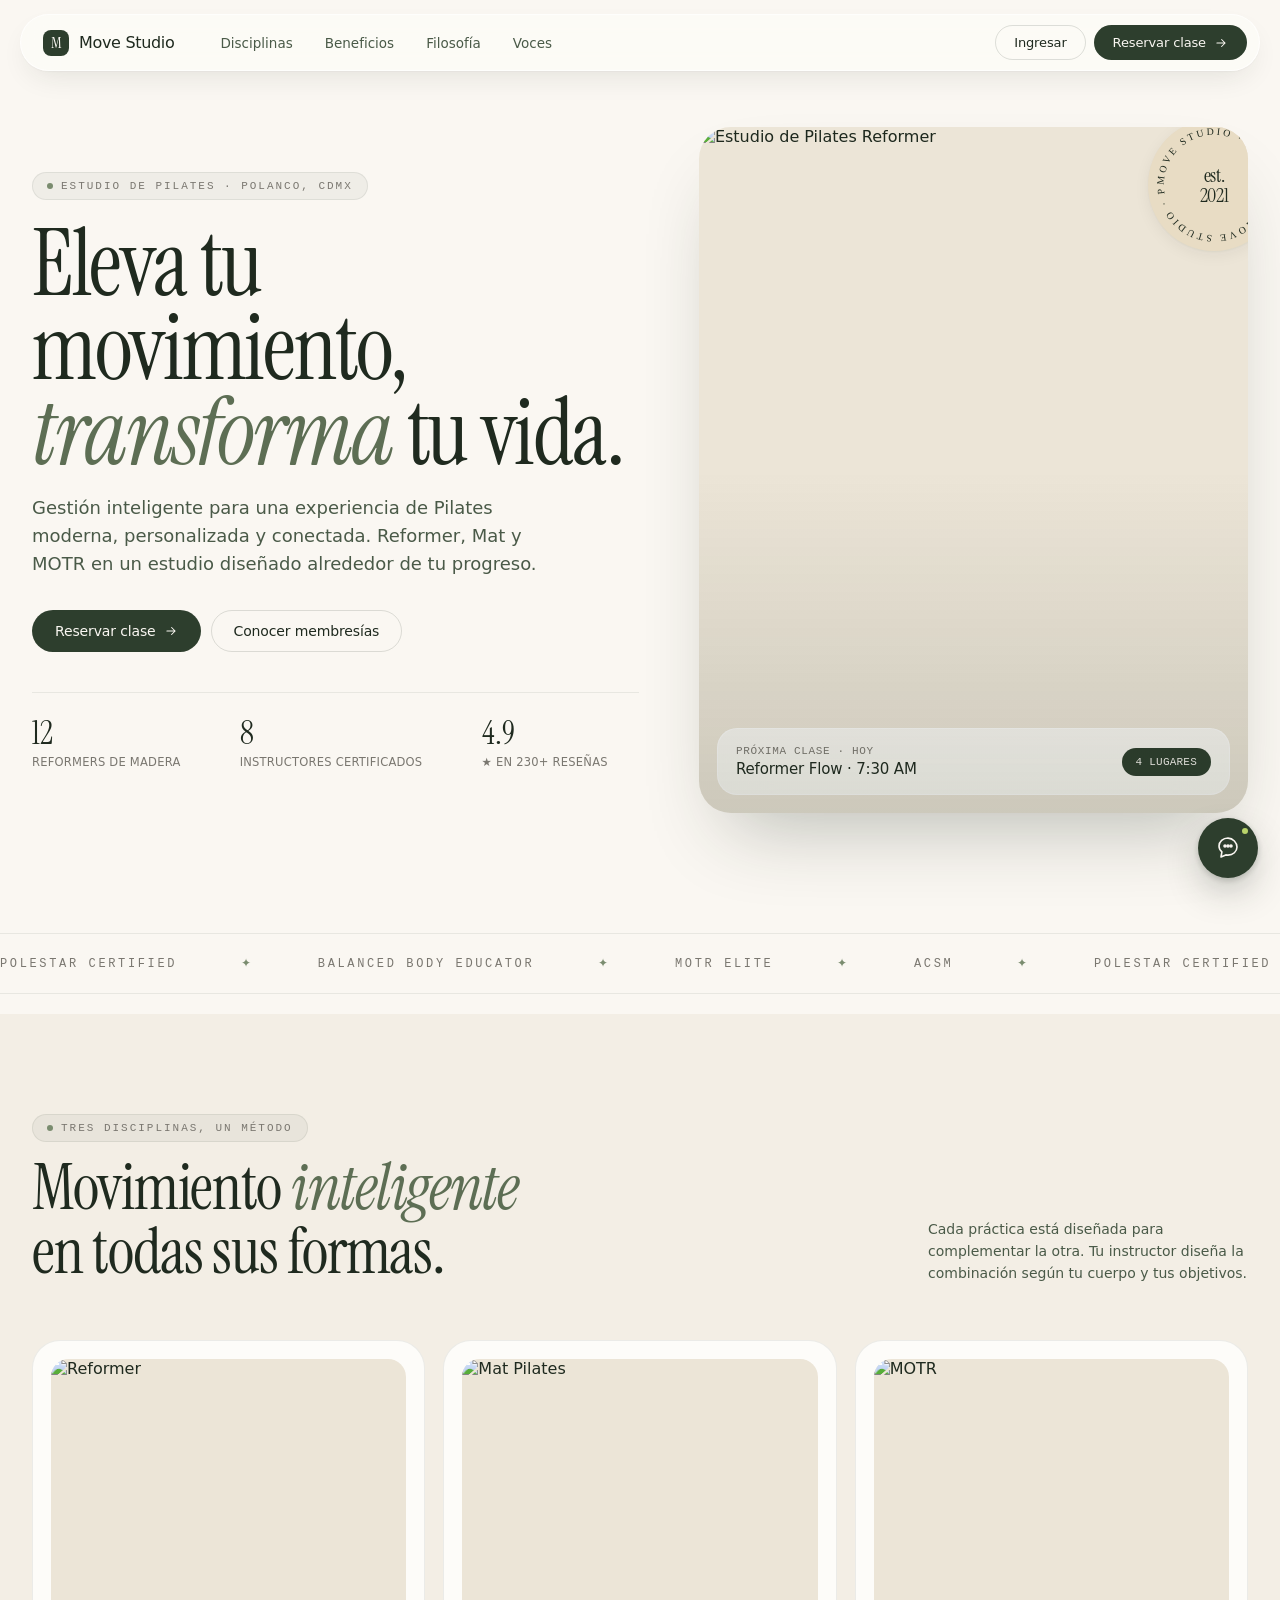
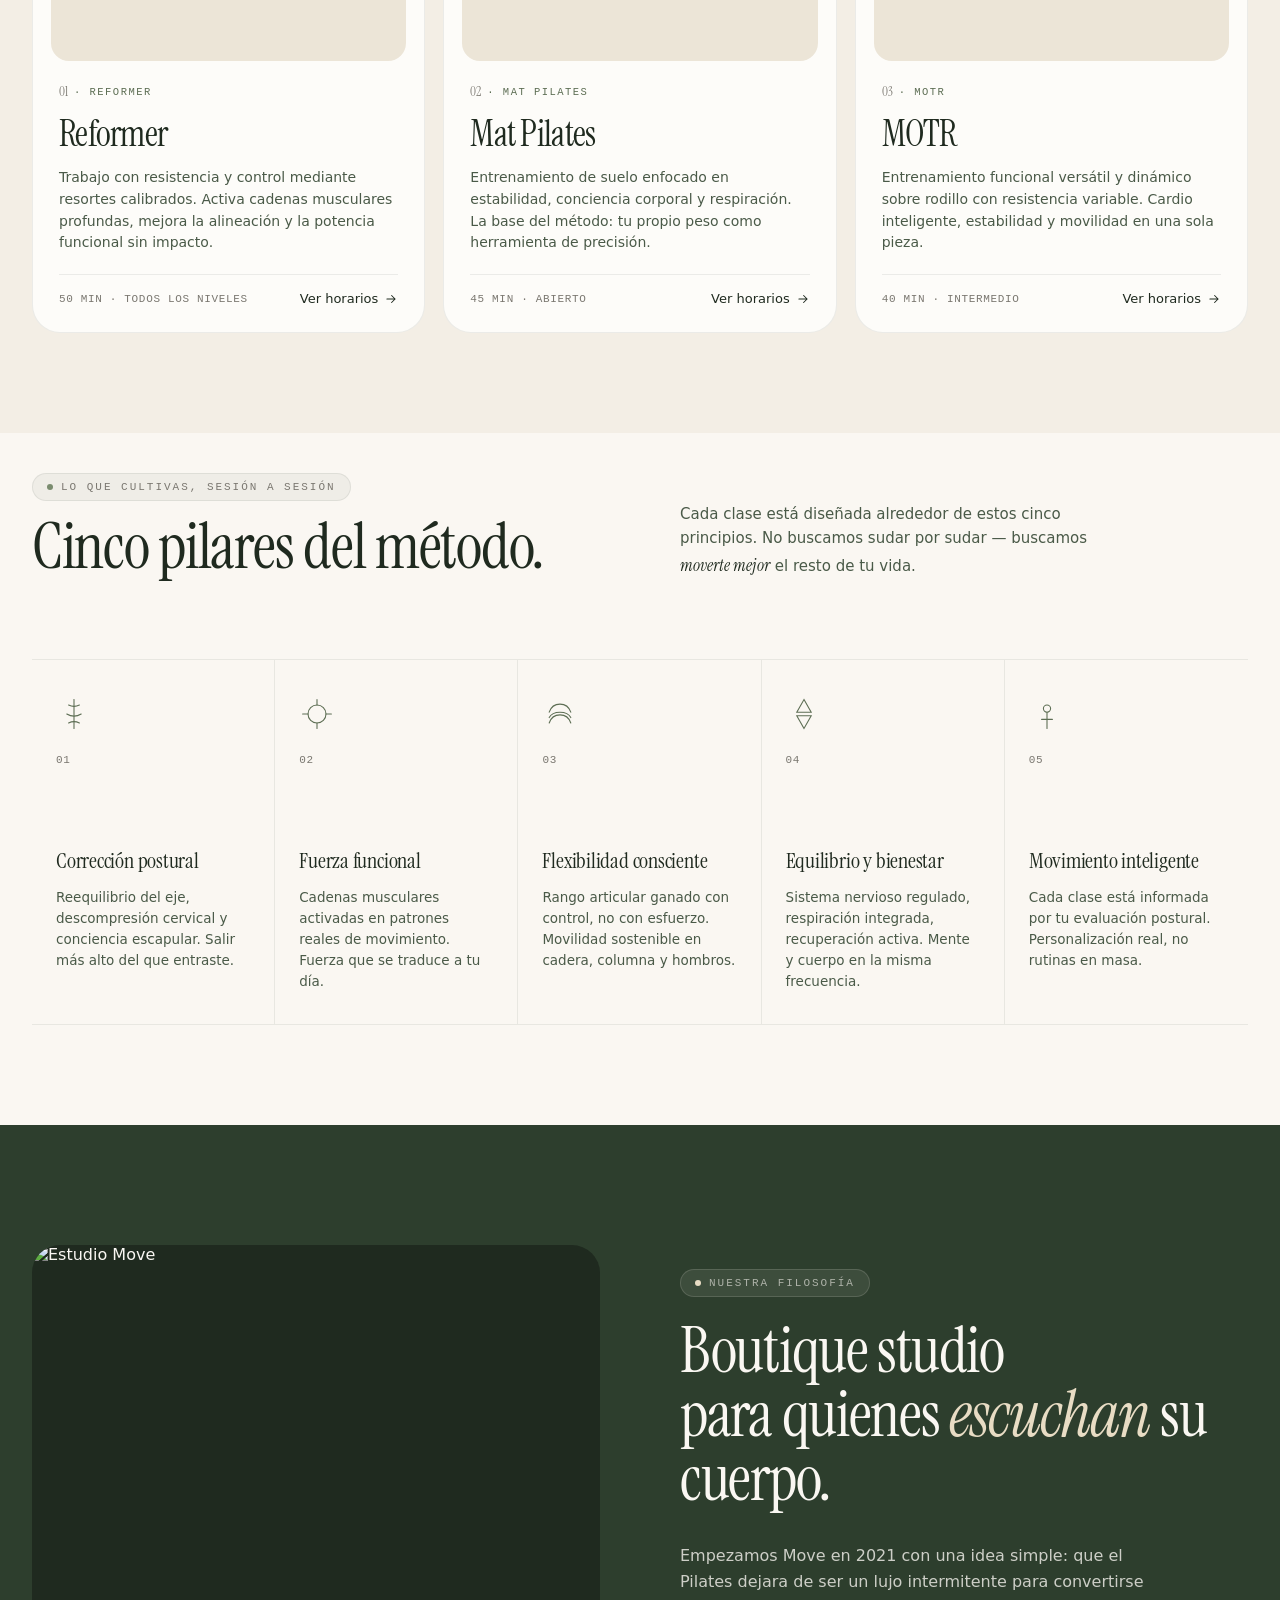
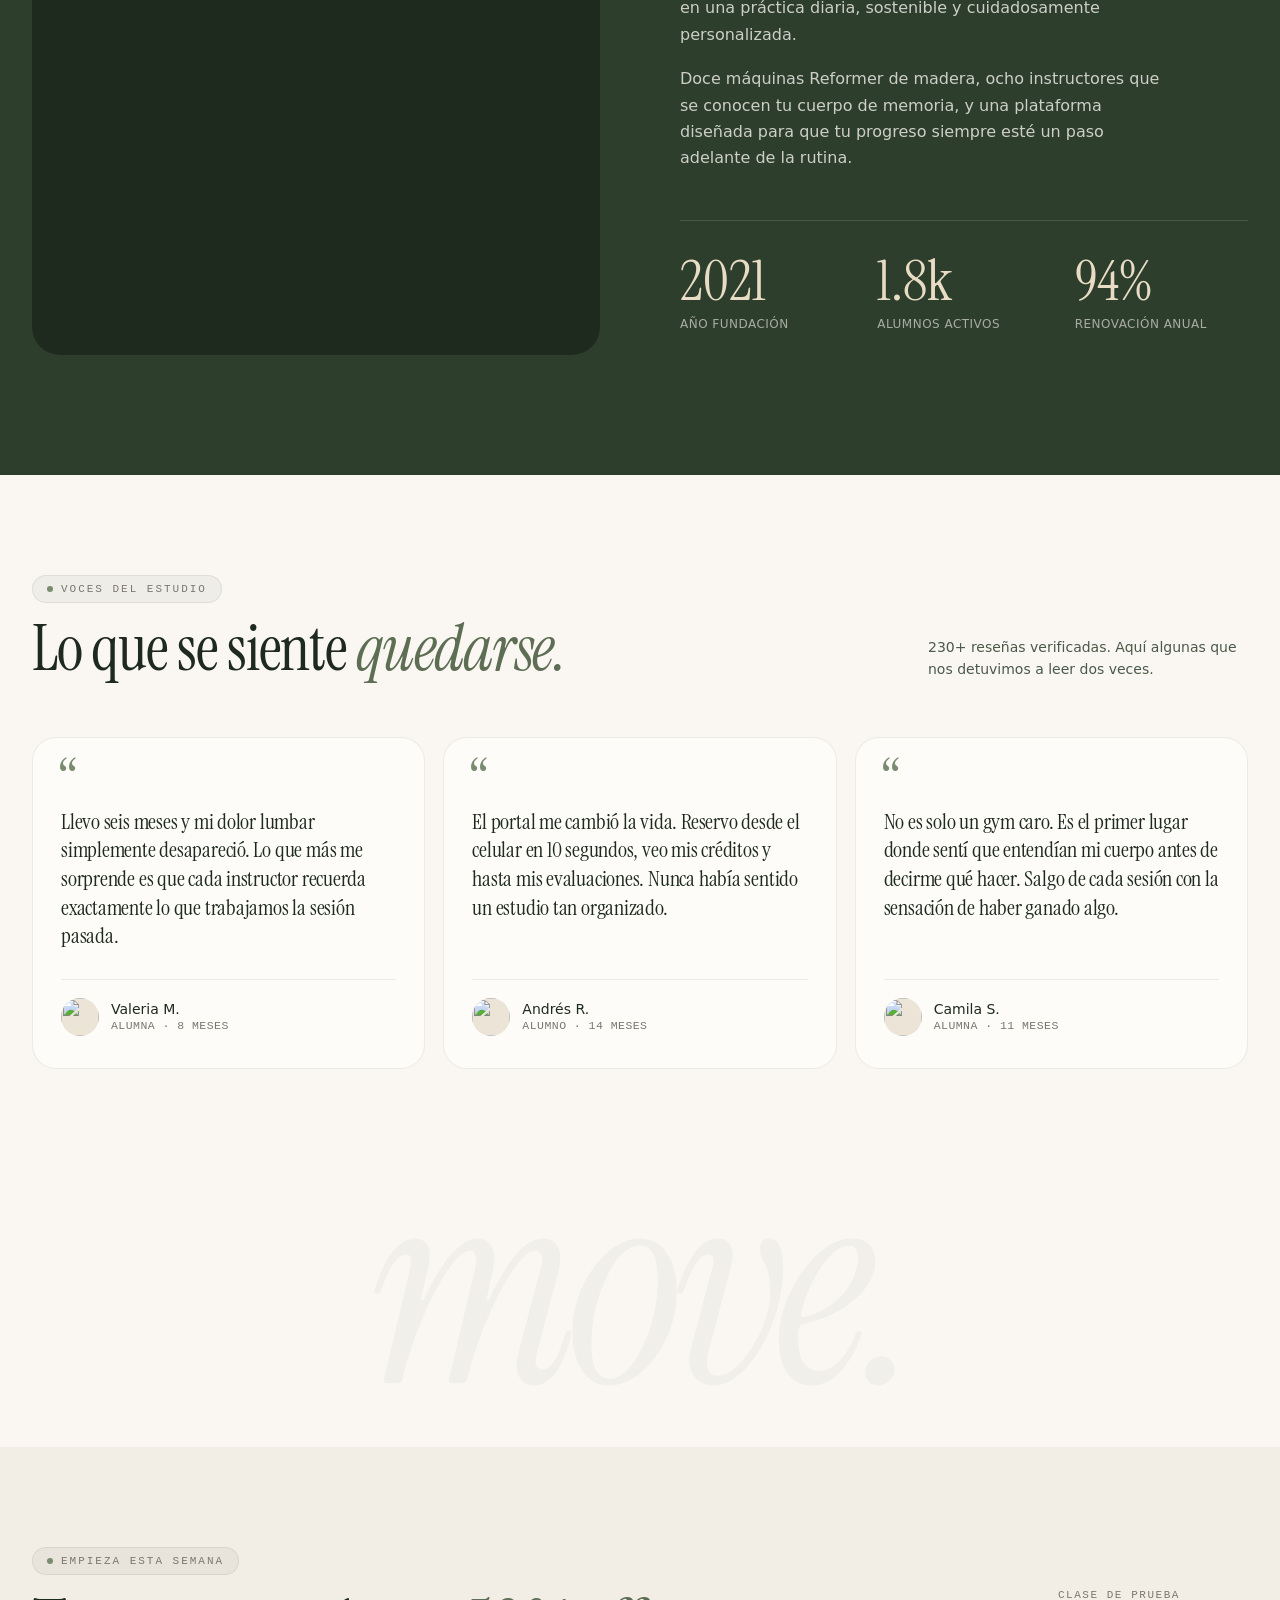
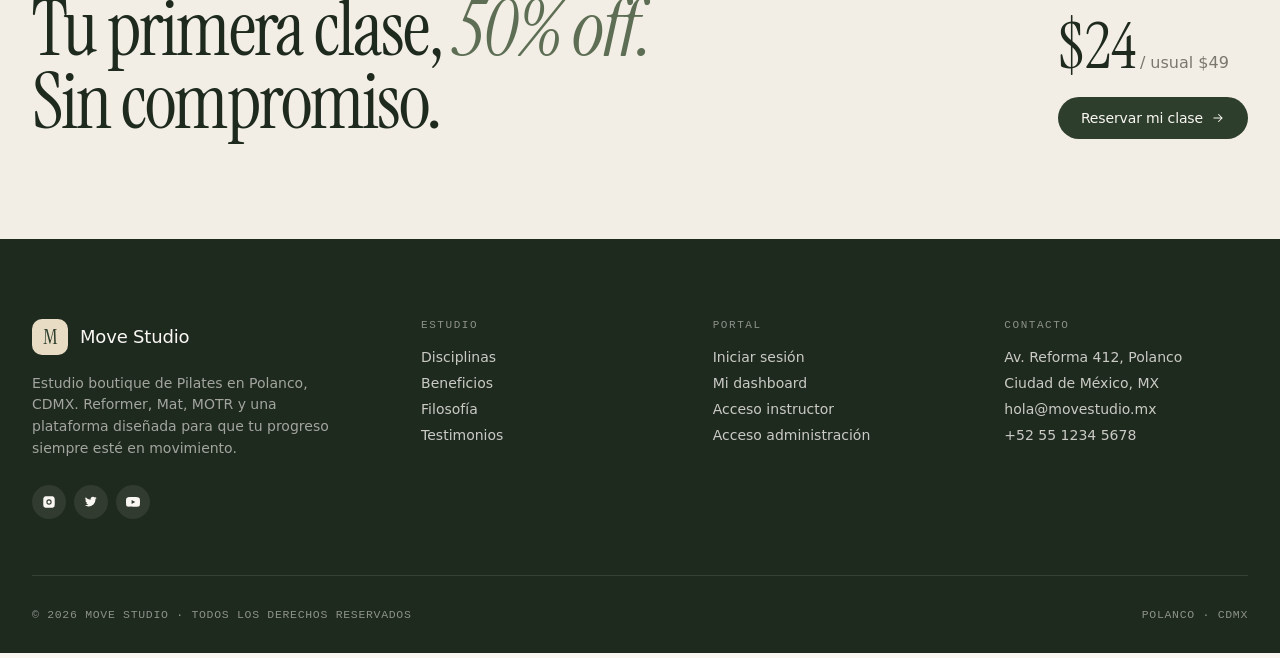
==== index.html @ 9c562396 "Add files via upload" ====
<!doctype html>
<html lang="es">
<head>
<meta charset="utf-8"/>
<meta name="viewport" content="width=device-width,initial-scale=1"/>
<title>Move Studio — Estudio de Pilates</title>
<link rel="stylesheet" href="tokens.css"/>
<style>
  /* ── Layout primitives ─────────────────────────────────── */
  body { background: var(--bg); color: var(--ink); overflow-x: hidden; }
  .wrap { max-width: 1320px; margin: 0 auto; padding: 0 32px; }
  @media (max-width: 720px) { .wrap { padding: 0 20px; } }

  /* ── Top nav ───────────────────────────────────────────── */
  .nav-wrap {
    position: sticky; top: 14px; z-index: 100;
    padding: 0 20px;
  }
  .nav {
    max-width: 1280px; margin: 0 auto;
    display: flex; align-items: center; gap: 24px;
    padding: 10px 12px 10px 22px;
    border-radius: 999px;
    background: rgba(253, 252, 249, 0.72);
    backdrop-filter: blur(22px) saturate(160%);
    -webkit-backdrop-filter: blur(22px) saturate(160%);
    border: 1px solid rgba(255,255,255,0.7);
    box-shadow: 0 12px 30px -10px rgba(31,42,31,0.12), 0 1px 2px rgba(31,42,31,0.04);
  }
  .brand { display: flex; align-items: center; gap: 10px; font-size: 16px; font-weight: 500; letter-spacing: -0.02em; color: var(--ink); text-decoration: none; }
  .brand-mark {
    width: 26px; height: 26px; border-radius: 8px;
    background: var(--ink-2); color: var(--bg);
    display: flex; align-items: center; justify-content: center;
    font-family: var(--font-serif); font-size: 16px; line-height: 1;
  }
  .nav-links { display: flex; gap: 4px; margin-left: 8px; }
  .nav-links a { color: var(--ink-soft); text-decoration: none; font-size: 13.5px; padding: 8px 14px; border-radius: 999px; transition: background .15s ease, color .15s ease; }
  .nav-links a:hover { background: rgba(45,62,45,0.06); color: var(--ink); }
  .nav-actions { margin-left: auto; display: flex; align-items: center; gap: 8px; }
  .nav-actions .btn { padding: 9px 18px; font-size: 13px; }
  @media (max-width: 920px) { .nav-links { display: none; } }

  /* ── Hero ──────────────────────────────────────────────── */
  .hero { position: relative; padding: 70px 0 40px; }
  .hero-grid {
    display: grid; grid-template-columns: 1.05fr 0.95fr; gap: 60px;
    align-items: center;
  }
  @media (max-width: 1024px) { .hero-grid { grid-template-columns: 1fr; gap: 40px; } }

  .eyebrow {
    display: inline-flex; align-items: center; gap: 8px;
    font-family: var(--font-mono); font-size: 11px; letter-spacing: 0.18em;
    color: var(--muted); text-transform: uppercase; font-weight: 500;
    padding: 7px 14px; border-radius: 999px;
    background: rgba(45,62,45,0.05); border: 1px solid var(--line);
  }
  .eyebrow .pip { width: 6px; height: 6px; border-radius: 999px; background: var(--sage); }

  h1.hero-title {
    font-family: var(--font-serif); font-weight: 400;
    font-size: clamp(48px, 7.2vw, 96px);
    line-height: 0.92; letter-spacing: -0.025em;
    margin: 22px 0 18px;
    color: var(--ink);
    text-wrap: balance;
  }
  h1.hero-title em {
    font-style: italic; color: var(--sage-dark);
  }
  .hero-sub {
    font-size: clamp(15px, 1.5vw, 18px); line-height: 1.55;
    color: var(--ink-soft); max-width: 520px;
    margin: 0 0 32px;
    text-wrap: pretty;
  }
  .hero-ctas { display: flex; gap: 10px; flex-wrap: wrap; }
  .btn-primary svg, .btn-ghost svg { width: 14px; height: 14px; }

  .hero-meta {
    margin-top: 40px;
    display: grid; grid-template-columns: repeat(3, auto); gap: 28px;
    border-top: 1px solid var(--line); padding-top: 24px;
  }
  .hero-meta .stat .n { font-family: var(--font-serif); font-size: 32px; line-height: 1; color: var(--ink); }
  .hero-meta .stat .l { font-size: 11.5px; color: var(--muted); margin-top: 6px; letter-spacing: 0.02em; }

  /* Hero image collage */
  .hero-art {
    position: relative;
    aspect-ratio: 4 / 5;
    border-radius: 32px;
    overflow: hidden;
    background: var(--bg-3);
    box-shadow: 0 40px 80px -30px rgba(31,42,31,0.3);
  }
  .hero-art img {
    width: 100%; height: 100%; object-fit: cover;
    filter: saturate(0.95) contrast(1.02);
  }
  .hero-art::after {
    content: '';
    position: absolute; inset: 0;
    background: linear-gradient(180deg, transparent 50%, rgba(31,42,31,0.15) 100%);
    pointer-events: none;
  }
  .hero-card {
    position: absolute; left: 18px; right: 18px; bottom: 18px;
    padding: 16px 18px;
    border-radius: 20px;
    background: rgba(253, 252, 249, 0.82);
    backdrop-filter: blur(24px) saturate(160%);
    -webkit-backdrop-filter: blur(24px) saturate(160%);
    border: 1px solid rgba(255,255,255,0.6);
    display: flex; align-items: center; gap: 14px;
  }
  .hero-card .when {
    font-family: var(--font-mono); font-size: 11px; letter-spacing: 0.06em;
    color: var(--muted); text-transform: uppercase;
  }
  .hero-card .what { font-size: 15px; color: var(--ink); margin-top: 3px; letter-spacing: -0.01em; }
  .hero-card .spots {
    margin-left: auto;
    background: var(--ink-2); color: var(--bg);
    padding: 8px 14px; border-radius: 999px;
    font-family: var(--font-mono); font-size: 11px; letter-spacing: 0.02em;
  }
  .hero-floater {
    position: absolute;
    top: -8px; right: -32px;
    width: 132px; height: 132px;
    background: var(--cream); border-radius: 999px;
    display: flex; align-items: center; justify-content: center;
    font-family: var(--font-serif); font-size: 13px; color: var(--ink);
    text-align: center;
    box-shadow: var(--shadow);
    animation: rotateSlow 22s linear infinite;
  }
  .hero-floater svg { position: absolute; inset: 0; width: 100%; height: 100%; }
  @keyframes rotateSlow { to { transform: rotate(360deg); } }

  /* ── Marquee strip ─────────────────────────────────────── */
  .strip {
    margin: 80px 0 20px;
    border-top: 1px solid var(--line);
    border-bottom: 1px solid var(--line);
    overflow: hidden;
    background: var(--bg);
  }
  .strip-track {
    display: flex; gap: 64px;
    padding: 22px 0;
    animation: marquee 38s linear infinite;
    white-space: nowrap;
  }
  .strip-track span {
    font-family: var(--font-mono); font-size: 12px;
    letter-spacing: 0.22em; text-transform: uppercase;
    color: var(--muted); display: inline-flex; align-items: center; gap: 64px;
  }
  .strip-track span::after { content: '✦'; color: var(--sage); }
  @keyframes marquee {
    from { transform: translateX(0); }
    to   { transform: translateX(-50%); }
  }

  /* ── Section heading ──────────────────────────────────── */
  .sec { padding: 100px 0; position: relative; }
  .sec-head { display: flex; align-items: flex-end; justify-content: space-between; gap: 32px; margin-bottom: 56px; flex-wrap: wrap; }
  .sec-head .l { max-width: 640px; }
  .sec h2 {
    font-family: var(--font-serif); font-weight: 400;
    font-size: clamp(36px, 5vw, 64px); line-height: 1; letter-spacing: -0.02em;
    margin: 14px 0 0; color: var(--ink);
    text-wrap: balance;
  }
  .sec h2 em { font-style: italic; color: var(--sage-dark); }
  .sec-head .r { font-size: 14px; color: var(--ink-soft); max-width: 320px; line-height: 1.55; }

  /* ── Disciplinas ───────────────────────────────────────── */
  #disciplinas { background: var(--bg-2); }
  .disc-grid {
    display: grid; grid-template-columns: repeat(3, 1fr); gap: 18px;
  }
  @media (max-width: 940px) { .disc-grid { grid-template-columns: 1fr; } }

  .disc {
    background: var(--white);
    border-radius: 28px; padding: 18px;
    border: 1px solid var(--line);
    display: flex; flex-direction: column;
    transition: transform .3s ease, box-shadow .3s ease;
  }
  .disc:hover { transform: translateY(-4px); box-shadow: var(--shadow-lg); }
  .disc-img {
    aspect-ratio: 4 / 3.4; border-radius: 18px; overflow: hidden;
    background: var(--bg-3);
  }
  .disc-img img { width: 100%; height: 100%; object-fit: cover; transition: transform .8s ease; }
  .disc:hover .disc-img img { transform: scale(1.04); }
  .disc-body { padding: 22px 8px 8px; flex: 1; display: flex; flex-direction: column; }
  .disc-tag {
    display: inline-flex; align-items: center; gap: 6px;
    font-family: var(--font-mono); font-size: 10.5px; letter-spacing: 0.14em;
    text-transform: uppercase; color: var(--sage-dark);
  }
  .disc-tag .num { font-family: var(--font-serif); font-size: 13px; letter-spacing: 0; color: var(--muted); }
  .disc h3 {
    font-family: var(--font-serif); font-weight: 400;
    font-size: 36px; letter-spacing: -0.02em; margin: 10px 0 10px;
    color: var(--ink);
  }
  .disc p { font-size: 14px; line-height: 1.55; color: var(--ink-soft); margin: 0 0 20px; flex: 1; }
  .disc-meta { display: flex; align-items: center; justify-content: space-between; padding-top: 16px; border-top: 1px solid var(--line); }
  .disc-meta .level { font-family: var(--font-mono); font-size: 11px; letter-spacing: 0.06em; color: var(--muted); }
  .disc-meta a {
    display: inline-flex; align-items: center; gap: 6px;
    color: var(--ink); text-decoration: none; font-size: 13px; font-weight: 500;
  }
  .disc-meta a:hover { color: var(--sage-dark); }

  /* ── Beneficios ────────────────────────────────────────── */
  .ben-intro {
    display: grid; grid-template-columns: 1fr 1fr; gap: 80px;
    align-items: end; margin-bottom: 80px;
  }
  @media (max-width: 900px) { .ben-intro { grid-template-columns: 1fr; gap: 32px; } }

  .ben-grid {
    display: grid; grid-template-columns: repeat(5, 1fr);
    gap: 0;
    border-top: 1px solid var(--line);
    border-bottom: 1px solid var(--line);
  }
  @media (max-width: 1100px) { .ben-grid { grid-template-columns: repeat(2, 1fr); } }
  @media (max-width: 560px)  { .ben-grid { grid-template-columns: 1fr; } }

  .ben {
    padding: 36px 24px 32px;
    border-right: 1px solid var(--line);
    position: relative;
    transition: background .25s ease;
  }
  .ben:last-child { border-right: none; }
  .ben:hover { background: var(--bg-2); }
  @media (max-width: 1100px) { .ben:nth-child(2n) { border-right: none; } .ben { border-bottom: 1px solid var(--line); } .ben:nth-last-child(-n+2) { border-bottom: none; } }
  .ben .num {
    font-family: var(--font-mono); font-size: 11px; color: var(--muted); letter-spacing: 0.06em; margin-bottom: 80px;
  }
  .ben h4 {
    font-family: var(--font-serif); font-weight: 400;
    font-size: 22px; letter-spacing: -0.01em; margin: 0 0 12px; color: var(--ink);
  }
  .ben p { font-size: 13.5px; line-height: 1.55; color: var(--ink-soft); margin: 0; }
  .ben-icon {
    width: 36px; height: 36px; margin-bottom: 18px;
    color: var(--sage-dark);
  }

  /* ── Filosofía ─────────────────────────────────────────── */
  #filosofia { background: var(--ink-2); color: var(--bg); padding: 120px 0; position: relative; }
  #filosofia .sec-head .r { color: rgba(250,247,242,0.7); }
  .filo-grid {
    display: grid; grid-template-columns: 1fr 1fr; gap: 80px; align-items: center;
  }
  @media (max-width: 980px) { .filo-grid { grid-template-columns: 1fr; gap: 40px; } }

  .filo-art {
    aspect-ratio: 4 / 5; border-radius: 28px; overflow: hidden;
    background: var(--ink);
  }
  .filo-art img { width: 100%; height: 100%; object-fit: cover; filter: saturate(0.9); }

  .filo-body h2 {
    font-family: var(--font-serif); font-weight: 400;
    font-size: clamp(36px, 5vw, 64px); line-height: 1; letter-spacing: -0.02em;
    margin: 0 0 32px; color: var(--bg); text-wrap: balance;
  }
  .filo-body h2 em { font-style: italic; color: var(--cream); }
  .filo-body p { font-size: 16px; line-height: 1.65; color: rgba(250,247,242,0.78); margin: 0 0 18px; max-width: 480px; }

  .filo-stats {
    margin-top: 48px;
    display: grid; grid-template-columns: repeat(3, 1fr); gap: 24px;
    border-top: 1px solid rgba(250,247,242,0.14); padding-top: 32px;
  }
  .filo-stats .stat .n {
    font-family: var(--font-serif); font-size: 56px; line-height: 1; color: var(--cream);
  }
  .filo-stats .stat .l { font-size: 12px; color: rgba(250,247,242,0.6); margin-top: 8px; letter-spacing: 0.04em; }

  /* ── Testimonios ───────────────────────────────────────── */
  .test-grid { display: grid; grid-template-columns: repeat(3, 1fr); gap: 18px; }
  @media (max-width: 900px) { .test-grid { grid-template-columns: 1fr; } }
  .test {
    padding: 32px 28px;
    background: var(--white);
    border: 1px solid var(--line);
    border-radius: 24px;
    display: flex; flex-direction: column;
  }
  .test .quote {
    font-family: var(--font-serif);
    font-size: 22px; line-height: 1.3; letter-spacing: -0.01em;
    color: var(--ink); flex: 1;
  }
  .test .quote::before { content: '“'; display: block; font-family: var(--font-serif); font-size: 60px; line-height: 0.5; color: var(--sage); margin-bottom: 8px; }
  .test .who { display: flex; align-items: center; gap: 12px; margin-top: 28px; padding-top: 18px; border-top: 1px solid var(--line); }
  .test .avatar { width: 38px; height: 38px; border-radius: 999px; background: var(--bg-3); overflow: hidden; }
  .test .avatar img { width: 100%; height: 100%; object-fit: cover; }
  .test .who-info .name { font-size: 14px; color: var(--ink); font-weight: 500; }
  .test .who-info .role { font-size: 11.5px; color: var(--muted); font-family: var(--font-mono); letter-spacing: 0.04em; margin-top: 2px; }

  /* ── CTA pre-footer ────────────────────────────────────── */
  .cta {
    margin: 0; padding: 100px 0;
    background: var(--bg-2);
    position: relative; overflow: hidden;
  }
  .cta-grid {
    display: grid; grid-template-columns: 1fr auto; gap: 40px; align-items: end;
  }
  @media (max-width: 800px) { .cta-grid { grid-template-columns: 1fr; align-items: flex-start; } }
  .cta h2 {
    font-family: var(--font-serif); font-weight: 400;
    font-size: clamp(40px, 6vw, 80px); line-height: 0.95; letter-spacing: -0.025em;
    margin: 0; color: var(--ink); text-wrap: balance;
  }
  .cta h2 em { font-style: italic; color: var(--sage-dark); }
  .cta-side .badge {
    font-family: var(--font-mono); font-size: 11px; letter-spacing: 0.14em;
    color: var(--muted); text-transform: uppercase; margin-bottom: 14px;
  }
  .cta-side .price {
    font-family: var(--font-serif); font-size: 64px; line-height: 1; color: var(--ink);
  }
  .cta-side .price small { font-size: 16px; font-family: var(--font-sans); color: var(--muted); margin-left: 4px; }

  /* ── Footer ────────────────────────────────────────────── */
  footer {
    background: var(--ink); color: var(--bg);
    padding: 80px 0 32px;
  }
  .foot-grid {
    display: grid; grid-template-columns: 1.4fr 1fr 1fr 1fr; gap: 48px;
    padding-bottom: 56px; border-bottom: 1px solid rgba(250,247,242,0.1);
  }
  @media (max-width: 900px) { .foot-grid { grid-template-columns: 1fr 1fr; } }
  .foot-grid h5 {
    font-family: var(--font-mono); font-size: 11px; letter-spacing: 0.14em;
    color: rgba(250,247,242,0.5); text-transform: uppercase; margin: 0 0 18px;
    font-weight: 500;
  }
  .foot-grid ul { list-style: none; padding: 0; margin: 0; display: flex; flex-direction: column; gap: 10px; }
  .foot-grid a, .foot-grid li { color: rgba(250,247,242,0.78); text-decoration: none; font-size: 14px; }
  .foot-grid a:hover { color: var(--bg); }
  .foot-brand { display: flex; flex-direction: column; gap: 18px; }
  .foot-brand .mark { display: flex; align-items: center; gap: 12px; }
  .foot-brand .mark-icon {
    width: 36px; height: 36px; border-radius: 10px;
    background: var(--cream); color: var(--ink-2);
    display: flex; align-items: center; justify-content: center;
    font-family: var(--font-serif); font-size: 22px; line-height: 1;
  }
  .foot-brand p { font-size: 14px; line-height: 1.55; color: rgba(250,247,242,0.6); max-width: 320px; margin: 0; }
  .foot-bottom {
    padding-top: 32px;
    display: flex; justify-content: space-between; align-items: center; gap: 16px;
    font-family: var(--font-mono); font-size: 11.5px; letter-spacing: 0.06em;
    color: rgba(250,247,242,0.5);
    flex-wrap: wrap;
  }

  /* Big brand glyph */
  .big-brand {
    font-family: var(--font-serif); font-style: italic;
    font-size: clamp(120px, 22vw, 280px); line-height: 0.85; letter-spacing: -0.04em;
    color: var(--ink-2); opacity: 0.04;
    text-align: center; padding: 0 0 40px;
  }

  /* Reveal-on-scroll */
  .reveal { opacity: 0; transform: translateY(18px); transition: opacity .8s ease, transform .8s ease; }
  .reveal.in { opacity: 1; transform: none; }
</style>
</head>
<body>

<!-- ── NAV ─────────────────────────────────────────────── -->
<div class="nav-wrap">
  <nav class="nav">
    <a href="/" class="brand">
      <span class="brand-mark">M</span>
      <span>Move Studio</span>
    </a>
    <div class="nav-links">
      <a href="#disciplinas">Disciplinas</a>
      <a href="#beneficios">Beneficios</a>
      <a href="#filosofia">Filosofía</a>
      <a href="#testimonios">Voces</a>
    </div>
    <div class="nav-actions">
      <a class="btn btn-ghost" href="login.html">Ingresar</a>
      <a class="btn btn-primary" href="login.html?reserva=1">
        Reservar clase
        <svg viewBox="0 0 24 24" fill="none" stroke="currentColor" stroke-width="1.8"><path d="M5 12h14M13 6l6 6-6 6" stroke-linecap="round" stroke-linejoin="round"/></svg>
      </a>
    </div>
  </nav>
</div>

<!-- ── HERO ────────────────────────────────────────────── -->
<section class="hero">
  <div class="wrap">
    <div class="hero-grid">
      <div class="hero-l">
        <div class="eyebrow"><span class="pip"></span> Estudio de Pilates · Polanco, CDMX</div>
        <h1 class="hero-title">Eleva tu movimiento, <em>transforma</em> tu vida.</h1>
        <p class="hero-sub">Gestión inteligente para una experiencia de Pilates moderna, personalizada y conectada. Reformer, Mat y MOTR en un estudio diseñado alrededor de tu progreso.</p>
        <div class="hero-ctas">
          <a class="btn btn-primary" href="login.html?reserva=1">
            Reservar clase
            <svg viewBox="0 0 24 24" fill="none" stroke="currentColor" stroke-width="1.8"><path d="M5 12h14M13 6l6 6-6 6" stroke-linecap="round" stroke-linejoin="round"/></svg>
          </a>
          <a class="btn btn-ghost" href="#disciplinas">Conocer membresías</a>
        </div>
        <div class="hero-meta">
          <div class="stat"><div class="n">12</div><div class="l">REFORMERS DE MADERA</div></div>
          <div class="stat"><div class="n">8</div><div class="l">INSTRUCTORES CERTIFICADOS</div></div>
          <div class="stat"><div class="n">4.9</div><div class="l">★ EN 230+ RESEÑAS</div></div>
        </div>
      </div>
      <div class="hero-r">
        <div class="hero-art">
          <img alt="Estudio de Pilates Reformer" src="https://images.unsplash.com/photo-1518611012118-696072aa579a?auto=format&fit=crop&w=1200&q=80"/>
          <div class="hero-card">
            <div>
              <div class="when">Próxima clase · Hoy</div>
              <div class="what">Reformer Flow · 7:30 AM</div>
            </div>
            <div class="spots">4 LUGARES</div>
          </div>
          <div class="hero-floater">
            <svg viewBox="0 0 100 100">
              <defs>
                <path id="circlePath" d="M 50,50 m -38,0 a 38,38 0 1,1 76,0 a 38,38 0 1,1 -76,0"/>
              </defs>
              <text font-family="Geist Mono" font-size="7.5" letter-spacing="2" fill="#1f2a1f">
                <textPath href="#circlePath">MOVE STUDIO · POLANCO · MOVE STUDIO · POLANCO · </textPath>
              </text>
            </svg>
            <div style="font-family:var(--font-serif);font-size:20px;line-height:1;letter-spacing:-0.02em">est.<br/>2021</div>
          </div>
        </div>
      </div>
    </div>
  </div>
</section>

<!-- ── Marquee strip ───────────────────────────────────── -->
<div class="strip">
  <div class="strip-track">
    <span>POLESTAR CERTIFIED</span>
    <span>BALANCED BODY EDUCATOR</span>
    <span>MOTR ELITE</span>
    <span>ACSM</span>
    <span>POLESTAR CERTIFIED</span>
    <span>BALANCED BODY EDUCATOR</span>
    <span>MOTR ELITE</span>
    <span>ACSM</span>
  </div>
</div>

<!-- ── DISCIPLINAS ─────────────────────────────────────── -->
<section class="sec" id="disciplinas">
  <div class="wrap">
    <div class="sec-head">
      <div class="l">
        <div class="eyebrow"><span class="pip"></span> Tres disciplinas, un método</div>
        <h2>Movimiento <em>inteligente</em> en todas sus formas.</h2>
      </div>
      <div class="r">Cada práctica está diseñada para complementar la otra. Tu instructor diseña la combinación según tu cuerpo y tus objetivos.</div>
    </div>

    <div class="disc-grid">
      <article class="disc">
        <div class="disc-img"><img alt="Reformer" src="https://images.unsplash.com/photo-1599447421416-3414de464fa8?auto=format&fit=crop&w=900&q=80"/></div>
        <div class="disc-body">
          <div class="disc-tag"><span class="num">01</span> · Reformer</div>
          <h3>Reformer</h3>
          <p>Trabajo con resistencia y control mediante resortes calibrados. Activa cadenas musculares profundas, mejora la alineación y la potencia funcional sin impacto.</p>
          <div class="disc-meta">
            <span class="level">50 MIN · TODOS LOS NIVELES</span>
            <a href="#">Ver horarios <svg width="14" height="14" viewBox="0 0 24 24" fill="none" stroke="currentColor" stroke-width="1.8"><path d="M5 12h14M13 6l6 6-6 6" stroke-linecap="round" stroke-linejoin="round"/></svg></a>
          </div>
        </div>
      </article>

      <article class="disc">
        <div class="disc-img"><img alt="Mat Pilates" src="https://images.unsplash.com/photo-1540206395-68808572332f?auto=format&fit=crop&w=900&q=80"/></div>
        <div class="disc-body">
          <div class="disc-tag"><span class="num">02</span> · Mat Pilates</div>
          <h3>Mat Pilates</h3>
          <p>Entrenamiento de suelo enfocado en estabilidad, conciencia corporal y respiración. La base del método: tu propio peso como herramienta de precisión.</p>
          <div class="disc-meta">
            <span class="level">45 MIN · ABIERTO</span>
            <a href="#">Ver horarios <svg width="14" height="14" viewBox="0 0 24 24" fill="none" stroke="currentColor" stroke-width="1.8"><path d="M5 12h14M13 6l6 6-6 6" stroke-linecap="round" stroke-linejoin="round"/></svg></a>
          </div>
        </div>
      </article>

      <article class="disc">
        <div class="disc-img"><img alt="MOTR" src="https://images.unsplash.com/photo-1571019613454-1cb2f99b2d8b?auto=format&fit=crop&w=900&q=80"/></div>
        <div class="disc-body">
          <div class="disc-tag"><span class="num">03</span> · MOTR</div>
          <h3>MOTR</h3>
          <p>Entrenamiento funcional versátil y dinámico sobre rodillo con resistencia variable. Cardio inteligente, estabilidad y movilidad en una sola pieza.</p>
          <div class="disc-meta">
            <span class="level">40 MIN · INTERMEDIO</span>
            <a href="#">Ver horarios <svg width="14" height="14" viewBox="0 0 24 24" fill="none" stroke="currentColor" stroke-width="1.8"><path d="M5 12h14M13 6l6 6-6 6" stroke-linecap="round" stroke-linejoin="round"/></svg></a>
          </div>
        </div>
      </article>
    </div>
  </div>
</section>

<!-- ── BENEFICIOS ──────────────────────────────────────── -->
<section class="sec" id="beneficios" style="padding-top: 40px;">
  <div class="wrap">
    <div class="ben-intro">
      <div>
        <div class="eyebrow"><span class="pip"></span> Lo que cultivas, sesión a sesión</div>
        <h2 style="margin-top:14px;">Cinco pilares del método.</h2>
      </div>
      <div style="font-size:15px;line-height:1.65;color:var(--ink-soft);max-width:440px;">
        Cada clase está diseñada alrededor de estos cinco principios. No buscamos sudar por sudar — buscamos <em style="font-family:var(--font-serif);font-size:17px;color:var(--ink);">moverte mejor</em> el resto de tu vida.
      </div>
    </div>

    <div class="ben-grid">
      <div class="ben">
        <svg class="ben-icon" viewBox="0 0 40 40" fill="none" stroke="currentColor" stroke-width="1.2" stroke-linecap="round">
          <path d="M20 4v32"/><path d="M14 10c4 2 8 2 12 0"/><path d="M12 20c5 3 11 3 16 0"/><path d="M14 30c4-2 8-2 12 0"/>
        </svg>
        <div class="num">01</div>
        <h4>Corrección postural</h4>
        <p>Reequilibrio del eje, descompresión cervical y conciencia escapular. Salir más alto del que entraste.</p>
      </div>
      <div class="ben">
        <svg class="ben-icon" viewBox="0 0 40 40" fill="none" stroke="currentColor" stroke-width="1.2" stroke-linecap="round">
          <circle cx="20" cy="20" r="10"/><path d="M20 10v-6M20 30v6M10 20H4M30 20h6"/>
        </svg>
        <div class="num">02</div>
        <h4>Fuerza funcional</h4>
        <p>Cadenas musculares activadas en patrones reales de movimiento. Fuerza que se traduce a tu día.</p>
      </div>
      <div class="ben">
        <svg class="ben-icon" viewBox="0 0 40 40" fill="none" stroke="currentColor" stroke-width="1.2" stroke-linecap="round">
          <path d="M8 30c4-12 20-12 24 0"/><path d="M8 18c4-12 20-12 24 0"/><path d="M8 24c4-8 20-8 24 0"/>
        </svg>
        <div class="num">03</div>
        <h4>Flexibilidad consciente</h4>
        <p>Rango articular ganado con control, no con esfuerzo. Movilidad sostenible en cadera, columna y hombros.</p>
      </div>
      <div class="ben">
        <svg class="ben-icon" viewBox="0 0 40 40" fill="none" stroke="currentColor" stroke-width="1.2" stroke-linecap="round">
          <path d="M20 4l8 14h-16z"/><path d="M20 36l-8-14h16z"/>
        </svg>
        <div class="num">04</div>
        <h4>Equilibrio y bienestar</h4>
        <p>Sistema nervioso regulado, respiración integrada, recuperación activa. Mente y cuerpo en la misma frecuencia.</p>
      </div>
      <div class="ben">
        <svg class="ben-icon" viewBox="0 0 40 40" fill="none" stroke="currentColor" stroke-width="1.2" stroke-linecap="round">
          <circle cx="20" cy="14" r="4"/><path d="M20 18v18M14 26h12"/>
        </svg>
        <div class="num">05</div>
        <h4>Movimiento inteligente</h4>
        <p>Cada clase está informada por tu evaluación postural. Personalización real, no rutinas en masa.</p>
      </div>
    </div>
  </div>
</section>

<!-- ── FILOSOFÍA ───────────────────────────────────────── -->
<section class="sec" id="filosofia">
  <div class="wrap">
    <div class="filo-grid">
      <div class="filo-art">
        <img alt="Estudio Move" src="https://images.unsplash.com/photo-1599901860904-17e6ed7083a0?auto=format&fit=crop&w=1000&q=80"/>
      </div>
      <div class="filo-body">
        <div class="eyebrow" style="background:rgba(250,247,242,0.08);color:rgba(250,247,242,0.6);border-color:rgba(250,247,242,0.14);"><span class="pip" style="background:var(--cream)"></span> Nuestra filosofía</div>
        <h2 style="margin-top:22px;">Boutique studio<br/>para quienes <em>escuchan</em> su cuerpo.</h2>
        <p>Empezamos Move en 2021 con una idea simple: que el Pilates dejara de ser un lujo intermitente para convertirse en una práctica diaria, sostenible y cuidadosamente personalizada.</p>
        <p>Doce máquinas Reformer de madera, ocho instructores que se conocen tu cuerpo de memoria, y una plataforma diseñada para que tu progreso siempre esté un paso adelante de la rutina.</p>
        <div class="filo-stats">
          <div class="stat"><div class="n">2021</div><div class="l">AÑO FUNDACIÓN</div></div>
          <div class="stat"><div class="n">1.8k</div><div class="l">ALUMNOS ACTIVOS</div></div>
          <div class="stat"><div class="n">94%</div><div class="l">RENOVACIÓN ANUAL</div></div>
        </div>
      </div>
    </div>
  </div>
</section>

<!-- ── TESTIMONIOS ─────────────────────────────────────── -->
<section class="sec" id="testimonios">
  <div class="wrap">
    <div class="sec-head">
      <div class="l">
        <div class="eyebrow"><span class="pip"></span> Voces del estudio</div>
        <h2>Lo que se siente <em>quedarse.</em></h2>
      </div>
      <div class="r">230+ reseñas verificadas. Aquí algunas que nos detuvimos a leer dos veces.</div>
    </div>

    <div class="test-grid">
      <article class="test">
        <div class="quote">Llevo seis meses y mi dolor lumbar simplemente desapareció. Lo que más me sorprende es que cada instructor recuerda exactamente lo que trabajamos la sesión pasada.</div>
        <div class="who">
          <div class="avatar"><img alt="" src="https://images.unsplash.com/photo-1494790108377-be9c29b29330?auto=format&fit=crop&w=160&q=80"/></div>
          <div class="who-info">
            <div class="name">Valeria M.</div>
            <div class="role">ALUMNA · 8 MESES</div>
          </div>
        </div>
      </article>

      <article class="test">
        <div class="quote">El portal me cambió la vida. Reservo desde el celular en 10 segundos, veo mis créditos y hasta mis evaluaciones. Nunca había sentido un estudio tan organizado.</div>
        <div class="who">
          <div class="avatar"><img alt="" src="https://images.unsplash.com/photo-1500648767791-00dcc994a43e?auto=format&fit=crop&w=160&q=80"/></div>
          <div class="who-info">
            <div class="name">Andrés R.</div>
            <div class="role">ALUMNO · 14 MESES</div>
          </div>
        </div>
      </article>

      <article class="test">
        <div class="quote">No es solo un gym caro. Es el primer lugar donde sentí que entendían mi cuerpo antes de decirme qué hacer. Salgo de cada sesión con la sensación de haber ganado algo.</div>
        <div class="who">
          <div class="avatar"><img alt="" src="https://images.unsplash.com/photo-1438761681033-6461ffad8d80?auto=format&fit=crop&w=160&q=80"/></div>
          <div class="who-info">
            <div class="name">Camila S.</div>
            <div class="role">ALUMNA · 11 MESES</div>
          </div>
        </div>
      </article>
    </div>
  </div>
</section>

<!-- ── BIG BRAND ───────────────────────────────────────── -->
<div class="big-brand">move<i>.</i></div>

<!-- ── CTA pre-footer ──────────────────────────────────── -->
<section class="cta">
  <div class="wrap">
    <div class="cta-grid">
      <div>
        <div class="eyebrow"><span class="pip"></span> Empieza esta semana</div>
        <h2 style="margin-top:18px;">Tu primera clase, <em>50% off.</em><br/>Sin compromiso.</h2>
      </div>
      <div class="cta-side">
        <div class="badge">CLASE DE PRUEBA</div>
        <div class="price">$24<small>/ usual $49</small></div>
        <a class="btn btn-primary" style="margin-top:18px;width:100%;justify-content:center;" href="login.html?reserva=1">
          Reservar mi clase
          <svg viewBox="0 0 24 24" fill="none" stroke="currentColor" stroke-width="1.8"><path d="M5 12h14M13 6l6 6-6 6" stroke-linecap="round" stroke-linejoin="round"/></svg>
        </a>
      </div>
    </div>
  </div>
</section>

<!-- ── FOOTER ──────────────────────────────────────────── -->
<footer>
  <div class="wrap">
    <div class="foot-grid">
      <div class="foot-brand">
        <div class="mark">
          <div class="mark-icon">M</div>
          <div style="font-size:18px;letter-spacing:-0.01em;">Move Studio</div>
        </div>
        <p>Estudio boutique de Pilates en Polanco, CDMX. Reformer, Mat, MOTR y una plataforma diseñada para que tu progreso siempre esté en movimiento.</p>
        <div style="display:flex;gap:8px;margin-top:8px;">
          <a href="#" style="width:34px;height:34px;border-radius:999px;background:rgba(250,247,242,0.08);display:flex;align-items:center;justify-content:center;color:var(--bg);">
            <svg width="14" height="14" viewBox="0 0 24 24" fill="currentColor"><path d="M12 2.16c3.2 0 3.58 0 4.85.07 1.17.05 1.8.25 2.23.42.56.22.96.48 1.39.9.42.43.68.83.9 1.39.16.43.36 1.06.42 2.23.06 1.27.07 1.65.07 4.85 0 3.2 0 3.58-.07 4.85-.06 1.17-.26 1.8-.42 2.23-.22.56-.48.96-.9 1.39-.43.42-.83.68-1.39.9-.43.16-1.06.36-2.23.42-1.27.06-1.65.07-4.85.07-3.2 0-3.58 0-4.85-.07-1.17-.06-1.8-.26-2.23-.42-.56-.22-.96-.48-1.39-.9-.42-.43-.68-.83-.9-1.39-.16-.43-.36-1.06-.42-2.23C2.16 15.58 2.16 15.2 2.16 12c0-3.2 0-3.58.07-4.85.06-1.17.26-1.8.42-2.23.22-.56.48-.96.9-1.39.43-.42.83-.68 1.39-.9.43-.16 1.06-.36 2.23-.42C8.42 2.16 8.8 2.16 12 2.16zm0 5.3a4.54 4.54 0 100 9.08 4.54 4.54 0 000-9.08zm5.6-.27a1.06 1.06 0 11-2.12 0 1.06 1.06 0 012.12 0zM12 9.4a2.6 2.6 0 110 5.2 2.6 2.6 0 010-5.2z"/></svg>
          </a>
          <a href="#" style="width:34px;height:34px;border-radius:999px;background:rgba(250,247,242,0.08);display:flex;align-items:center;justify-content:center;color:var(--bg);">
            <svg width="14" height="14" viewBox="0 0 24 24" fill="currentColor"><path d="M19.6 7.2c.01.18.01.36.01.54 0 5.5-4.2 11.85-11.85 11.85a11.78 11.78 0 01-6.4-1.87c.32.04.65.05.99.05a8.36 8.36 0 005.18-1.78 4.18 4.18 0 01-3.9-2.9c.26.04.51.06.78.06.37 0 .74-.05 1.1-.15a4.17 4.17 0 01-3.35-4.1V8.9c.56.31 1.2.5 1.88.52a4.17 4.17 0 01-1.29-5.57 11.86 11.86 0 008.6 4.36 4.18 4.18 0 017.13-3.8 8.34 8.34 0 002.65-1.01 4.18 4.18 0 01-1.83 2.3 8.39 8.39 0 002.4-.66 8.94 8.94 0 01-2.08 2.16z"/></svg>
          </a>
          <a href="#" style="width:34px;height:34px;border-radius:999px;background:rgba(250,247,242,0.08);display:flex;align-items:center;justify-content:center;color:var(--bg);">
            <svg width="14" height="14" viewBox="0 0 24 24" fill="currentColor"><path d="M23.5 6.2a3 3 0 00-2.1-2.1C19.5 3.5 12 3.5 12 3.5s-7.5 0-9.4.6A3 3 0 00.5 6.2C0 8.1 0 12 0 12s0 3.9.5 5.8a3 3 0 002.1 2.1c1.9.6 9.4.6 9.4.6s7.5 0 9.4-.6a3 3 0 002.1-2.1c.5-1.9.5-5.8.5-5.8s0-3.9-.5-5.8zM9.6 15.6V8.4l6.3 3.6-6.3 3.6z"/></svg>
          </a>
        </div>
      </div>

      <div>
        <h5>Estudio</h5>
        <ul>
          <li><a href="#disciplinas">Disciplinas</a></li>
          <li><a href="#beneficios">Beneficios</a></li>
          <li><a href="#filosofia">Filosofía</a></li>
          <li><a href="#testimonios">Testimonios</a></li>
        </ul>
      </div>

      <div>
        <h5>Portal</h5>
        <ul>
          <li><a href="login.html">Iniciar sesión</a></li>
          <li><a href="dashboard.html">Mi dashboard</a></li>
          <li><a href="profesor.html">Acceso instructor</a></li>
          <li><a href="admin.html">Acceso administración</a></li>
        </ul>
      </div>

      <div>
        <h5>Contacto</h5>
        <ul>
          <li>Av. Reforma 412, Polanco</li>
          <li>Ciudad de México, MX</li>
          <li>hola@movestudio.mx</li>
          <li>+52 55 1234 5678</li>
        </ul>
      </div>
    </div>
    <div class="foot-bottom">
      <div>© 2026 MOVE STUDIO · TODOS LOS DERECHOS RESERVADOS</div>
      <div>POLANCO · CDMX</div>
    </div>
  </div>
</footer>

<!-- ── Maya AI agent ─────────────────────────────────── -->
<script src="maya-agent.js"></script>

<!-- ── Reveal-on-scroll ──────────────────────────────── -->
<script>
  document.querySelectorAll('section, .strip, .test, .disc, .ben').forEach(el => el.classList.add('reveal'));
  const io = new IntersectionObserver((entries) => {
    entries.forEach(e => { if (e.isIntersecting) { e.target.classList.add('in'); io.unobserve(e.target); } });
  }, { threshold: 0.08 });
  document.querySelectorAll('.reveal').forEach(el => io.observe(el));
</script>

</body>
</html>
---- tokens.css ----
/* Move Studio — Design tokens
   Zen Moderno · Wellness Luxury
   Palette: warm cream ground, deep forest ink, sage, cream highlights, tan gold accent */

@import url('https://fonts.googleapis.com/css2?family=Instrument+Serif:ital@0;1&display=swap');

/* Geist via Vercel CDN */
@font-face {
  font-family: 'Geist';
  font-style: normal;
  font-weight: 100 900;
  font-display: swap;
  src: url('https://cdn.jsdelivr.net/npm/geist@1.3.1/dist/fonts/geist-sans/Geist-Variable.woff2') format('woff2');
}
@font-face {
  font-family: 'Geist Mono';
  font-style: normal;
  font-weight: 100 900;
  font-display: swap;
  src: url('https://cdn.jsdelivr.net/npm/geist@1.3.1/dist/fonts/geist-mono/GeistMono-Variable.woff2') format('woff2');
}

:root {
  /* Surfaces */
  --bg: #faf7f2;
  --bg-2: #f3eee5;
  --bg-3: #ece5d7;
  --white: #fdfcf9;
  --paper: #ffffff;

  /* Ink */
  --ink: #1f2a1f;
  --ink-2: #2d3e2d;
  --ink-soft: #4a5a48;
  --muted: #7a7770;
  --muted-2: #a8a49b;

  /* Accents */
  --sage: #7a8c6f;
  --sage-dark: #5d6e54;
  --sage-soft: #c5cdb9;
  --cream: #e8dcc4;
  --cream-soft: #f0e6d4;
  --tan: #a8956f;
  --tan-dark: #8a7754;
  --terracotta: #c87b5a;

  /* Functional */
  --line: rgba(31, 42, 31, 0.08);
  --line-2: rgba(31, 42, 31, 0.14);
  --shadow-sm: 0 1px 2px rgba(31, 42, 31, 0.04), 0 1px 1px rgba(31, 42, 31, 0.02);
  --shadow: 0 4px 16px rgba(31, 42, 31, 0.06), 0 1px 2px rgba(31, 42, 31, 0.04);
  --shadow-lg: 0 24px 60px -20px rgba(31, 42, 31, 0.18), 0 8px 24px rgba(31, 42, 31, 0.06);
  --shadow-xl: 0 40px 100px -30px rgba(31, 42, 31, 0.25);

  /* Status */
  --ok: #5d6e54;
  --warn: #b8893e;
  --err: #a85a4a;
  --info: #5a7da8;

  /* Radii */
  --r-xs: 6px;
  --r-sm: 10px;
  --r-md: 14px;
  --r-lg: 20px;
  --r-xl: 28px;
  --r-2xl: 40px;
  --r-pill: 999px;

  /* Type */
  --font-sans: 'Geist', ui-sans-serif, system-ui, -apple-system, 'Helvetica Neue', sans-serif;
  --font-serif: 'Instrument Serif', 'Iowan Old Style', Georgia, serif;
  --font-mono: 'Geist Mono', ui-monospace, 'SF Mono', Menlo, monospace;
}

* { box-sizing: border-box; }
html, body { margin: 0; padding: 0; }

body {
  font-family: var(--font-sans);
  background: var(--bg);
  color: var(--ink);
  -webkit-font-smoothing: antialiased;
  -moz-osx-font-smoothing: grayscale;
  font-feature-settings: 'ss01', 'cv11';
  text-rendering: optimizeLegibility;
}

/* Type utilities */
.t-display {
  font-family: var(--font-serif);
  font-weight: 400;
  letter-spacing: -0.02em;
  line-height: 0.95;
}
.t-mono {
  font-family: var(--font-mono);
  font-feature-settings: 'ss01';
  letter-spacing: -0.01em;
}
.t-eyebrow {
  font-family: var(--font-mono);
  font-size: 11px;
  letter-spacing: 0.18em;
  text-transform: uppercase;
  color: var(--muted);
  font-weight: 500;
}

/* Buttons (shared) */
.btn {
  display: inline-flex;
  align-items: center;
  justify-content: center;
  gap: 8px;
  border: 1px solid transparent;
  border-radius: var(--r-pill);
  padding: 12px 22px;
  font-family: var(--font-sans);
  font-size: 14px;
  font-weight: 500;
  letter-spacing: -0.01em;
  cursor: pointer;
  transition: transform .12s ease, background .18s ease, border-color .18s ease, color .18s ease, box-shadow .18s ease;
  text-decoration: none;
  white-space: nowrap;
}
.btn:active { transform: translateY(1px); }
.btn-primary {
  background: var(--ink-2);
  color: var(--bg);
}
.btn-primary:hover { background: #18241a; }
.btn-ghost {
  background: transparent;
  color: var(--ink);
  border-color: var(--line-2);
}
.btn-ghost:hover { background: rgba(31,42,31,0.04); }
.btn-soft {
  background: rgba(45, 62, 45, 0.06);
  color: var(--ink-2);
}
.btn-soft:hover { background: rgba(45, 62, 45, 0.10); }

/* Glass card */
.glass {
  background: rgba(253, 252, 249, 0.55);
  backdrop-filter: blur(20px) saturate(140%);
  -webkit-backdrop-filter: blur(20px) saturate(140%);
  border: 1px solid rgba(255,255,255,0.6);
  box-shadow: var(--shadow);
}

/* Scroll behavior */
html { scroll-behavior: smooth; }

::selection { background: var(--ink-2); color: var(--bg); }

/* Subtle grain overlay helper */
.grain::before {
  content: '';
  position: absolute; inset: 0;
  pointer-events: none;
  opacity: 0.4;
  mix-blend-mode: multiply;
  background-image: url("data:image/svg+xml;utf8,<svg xmlns='http://www.w3.org/2000/svg' width='160' height='160'><filter id='n'><feTurbulence type='fractalNoise' baseFrequency='0.9' numOctaves='2' stitchTiles='stitch'/><feColorMatrix values='0 0 0 0 0.12  0 0 0 0 0.16  0 0 0 0 0.12  0 0 0 0.06 0'/></filter><rect width='100%' height='100%' filter='url(%23n)'/></svg>");
}
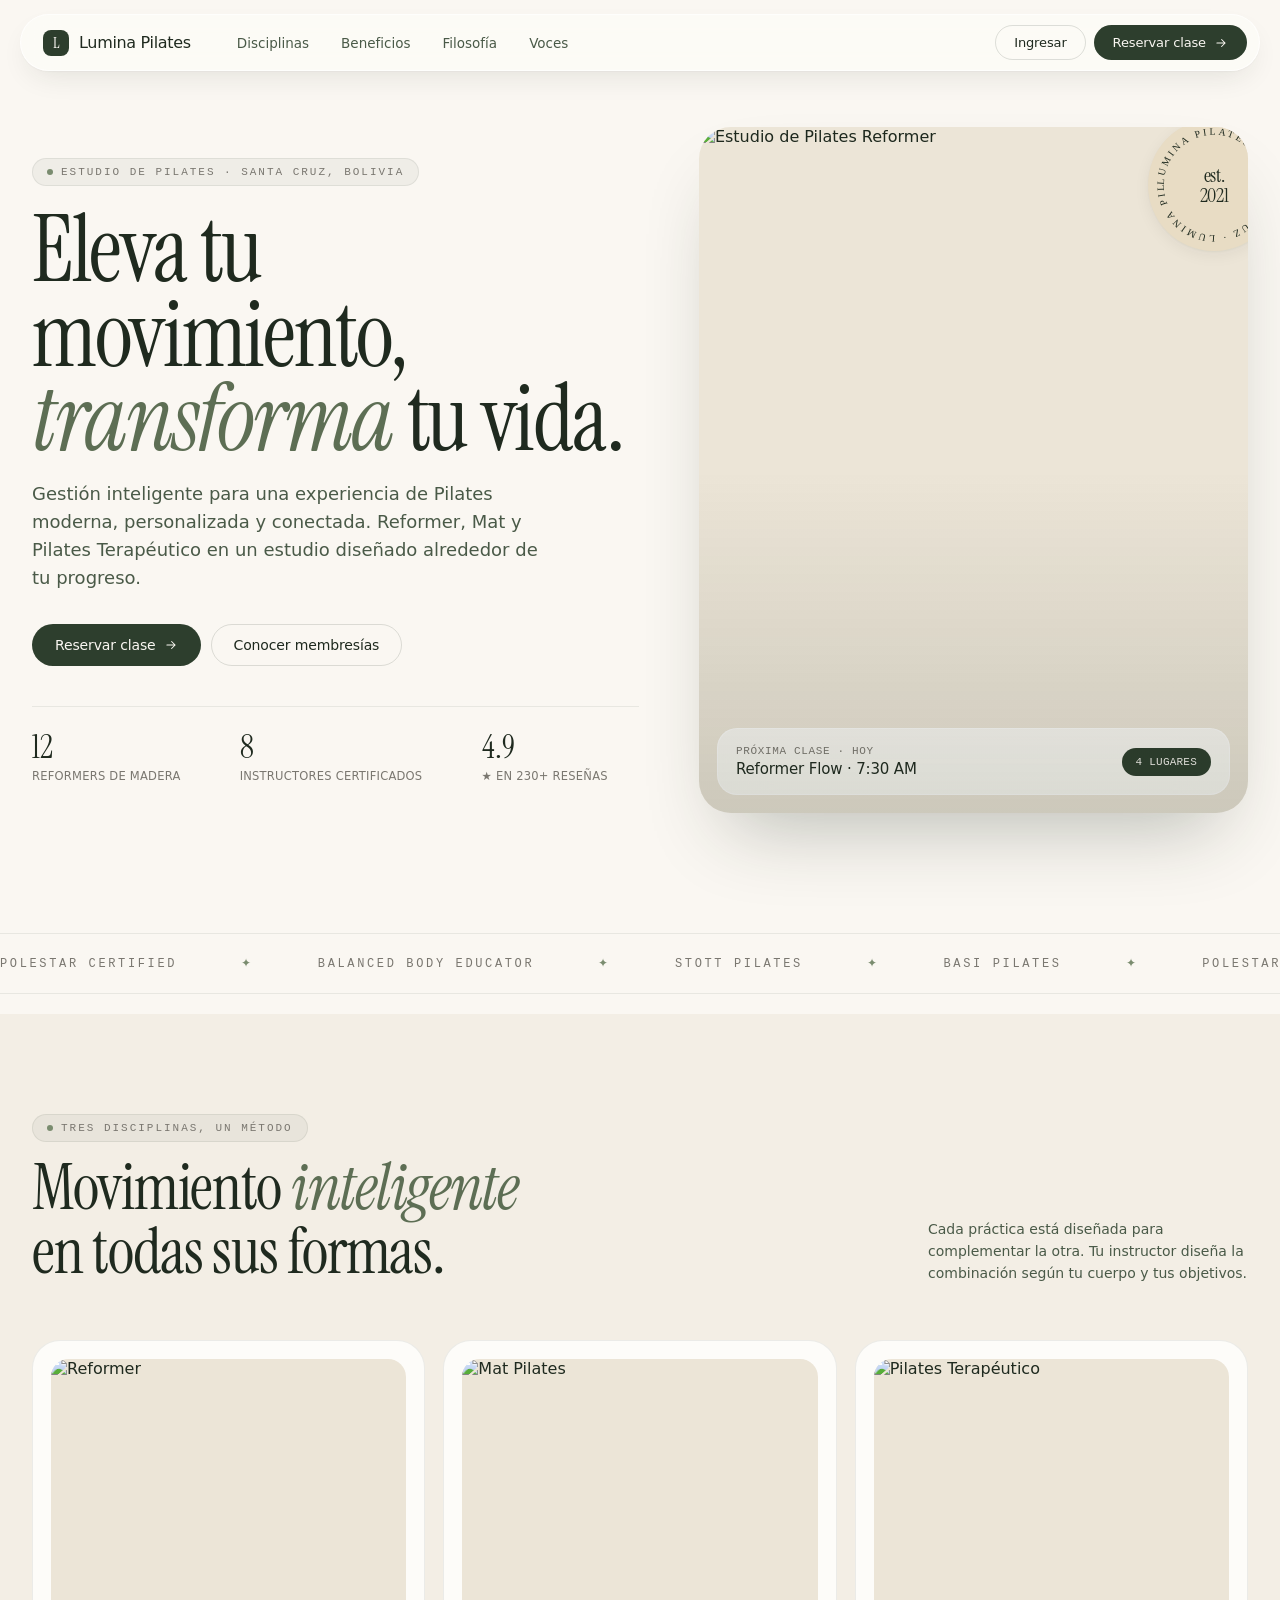
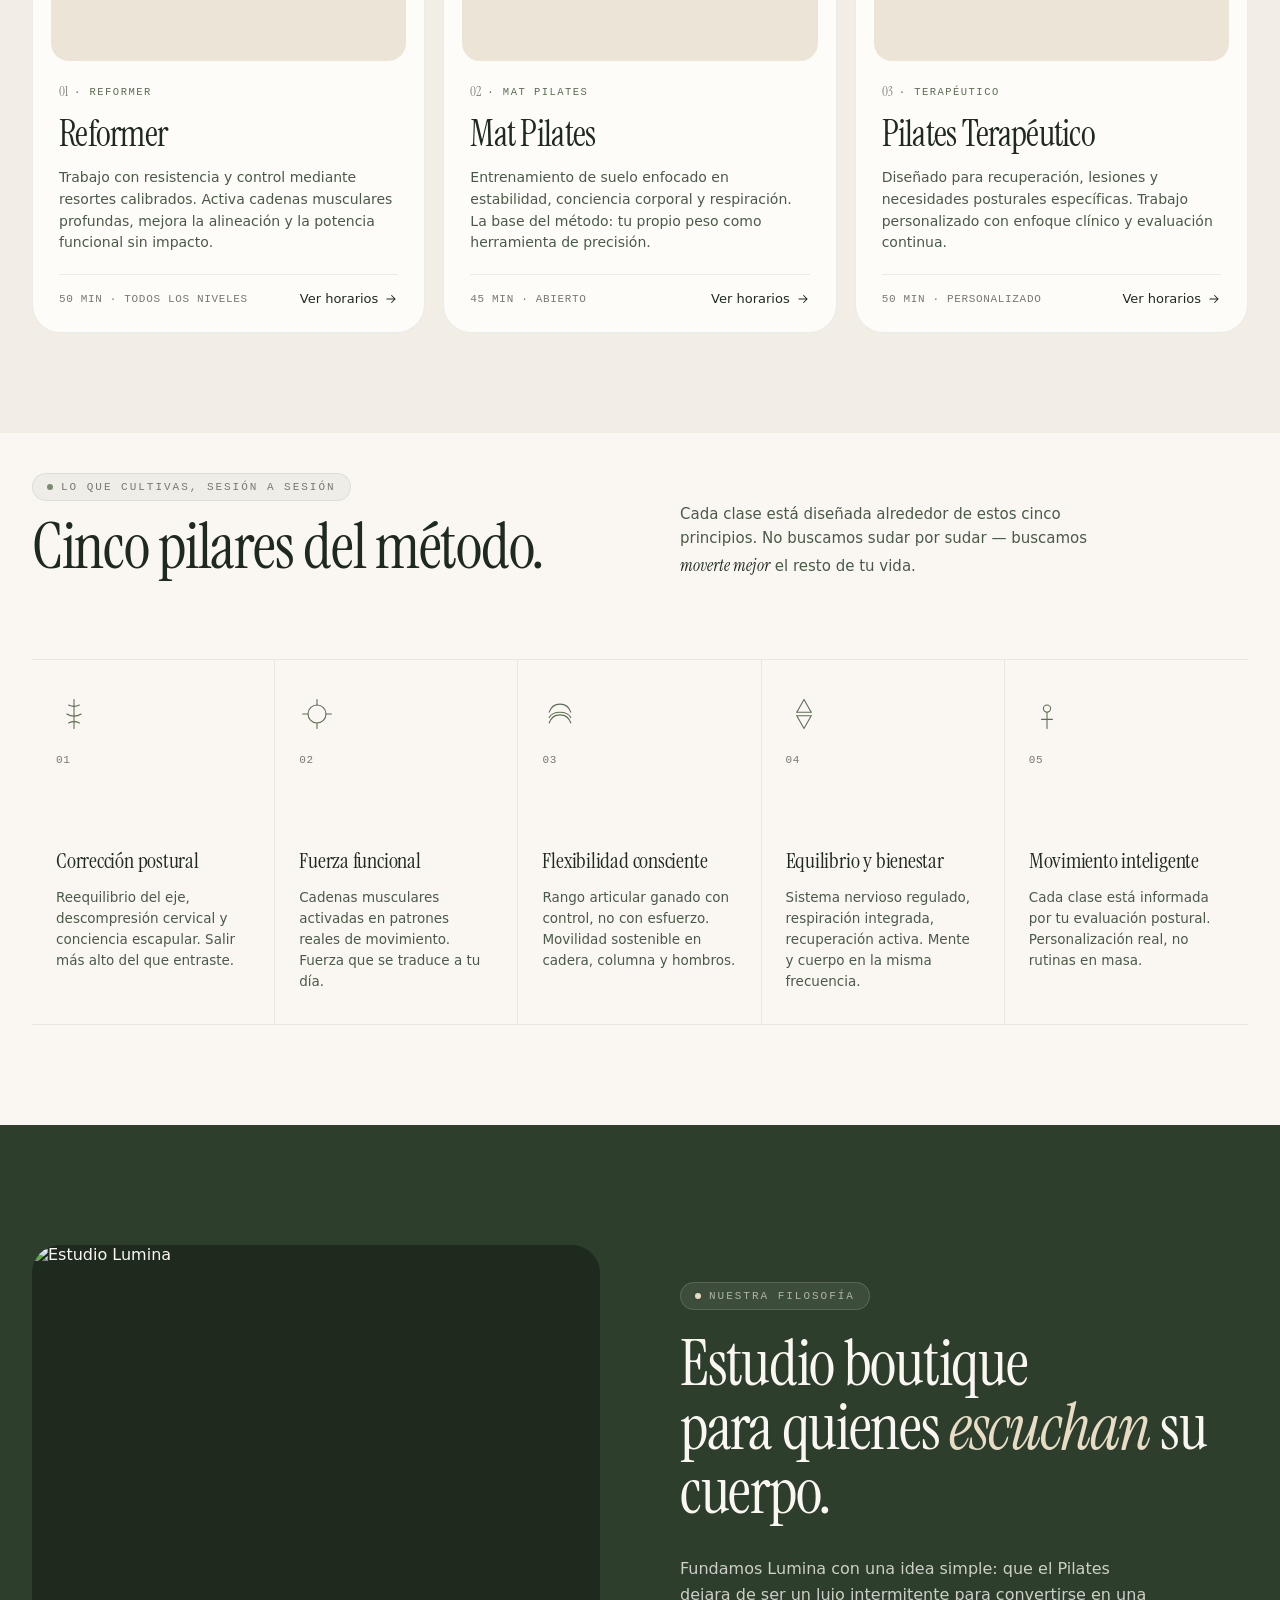
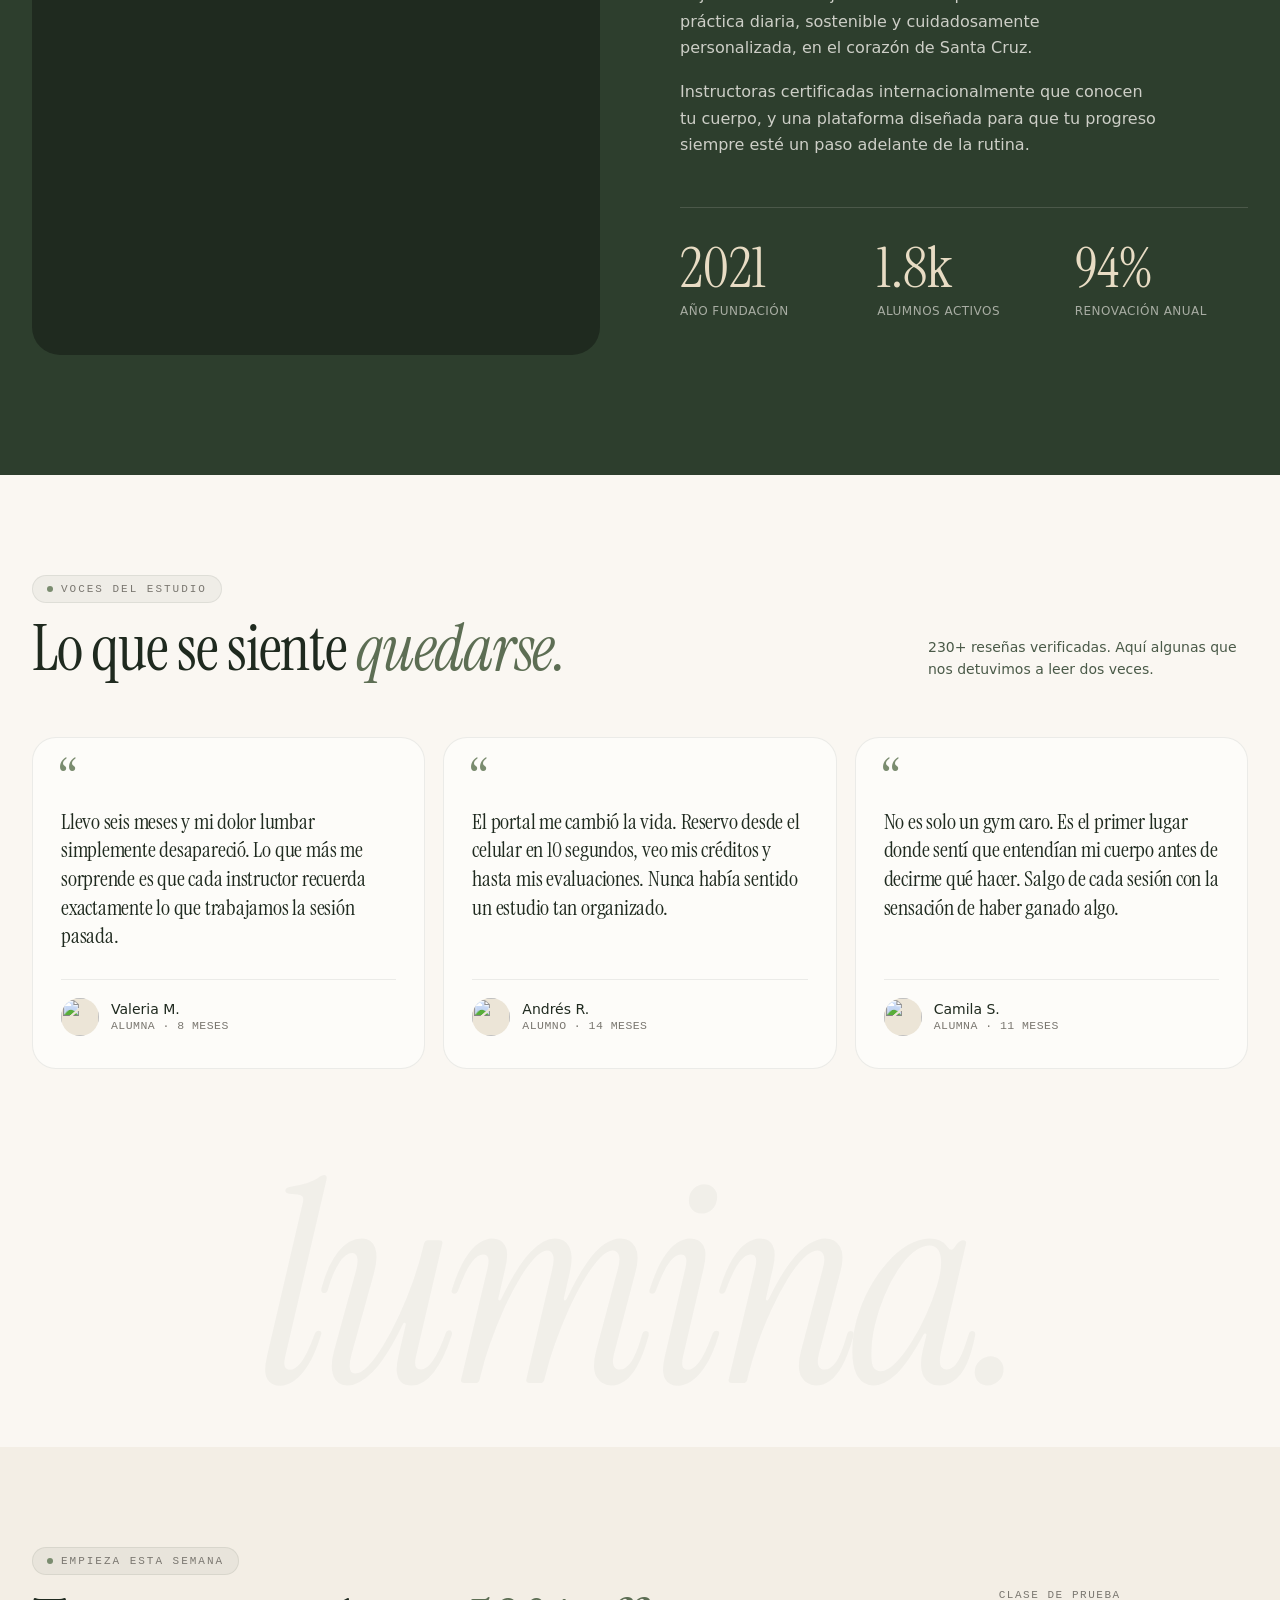
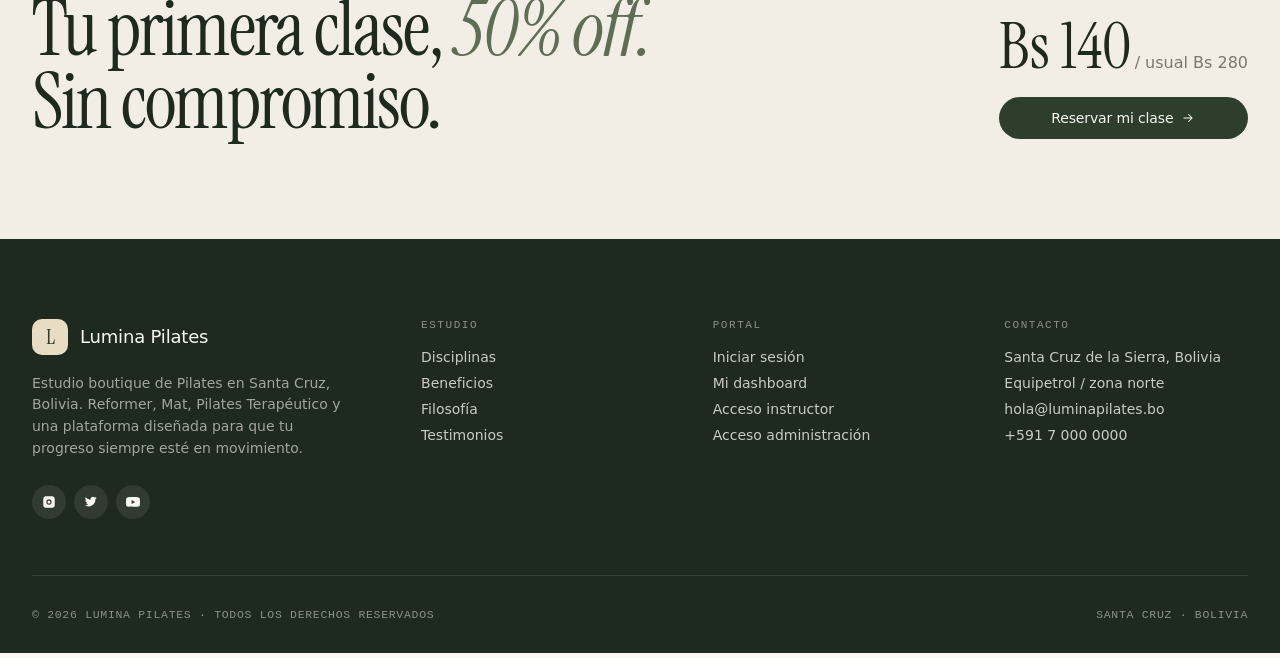
==== commit 914b1220: "Update branding and location details in index.html" ====
--- a/index.html
+++ b/index.html
@@ -3,7 +3,7 @@
 <head>
 <meta charset="utf-8"/>
 <meta name="viewport" content="width=device-width,initial-scale=1"/>
-<title>Move Studio — Estudio de Pilates</title>
+<title>Lumina Pilates — Estudio de Pilates</title>
 <link rel="stylesheet" href="tokens.css"/>
 <style>
   /* ── Layout primitives ─────────────────────────────────── */
@@ -391,8 +391,8 @@
 <div class="nav-wrap">
   <nav class="nav">
     <a href="/" class="brand">
-      <span class="brand-mark">M</span>
-      <span>Move Studio</span>
+      <span class="brand-mark">L</span>
+      <span>Lumina Pilates</span>
     </a>
     <div class="nav-links">
       <a href="#disciplinas">Disciplinas</a>
@@ -415,9 +415,9 @@
   <div class="wrap">
     <div class="hero-grid">
       <div class="hero-l">
-        <div class="eyebrow"><span class="pip"></span> Estudio de Pilates · Polanco, CDMX</div>
+        <div class="eyebrow"><span class="pip"></span> Estudio de Pilates · Santa Cruz, Bolivia</div>
         <h1 class="hero-title">Eleva tu movimiento, <em>transforma</em> tu vida.</h1>
-        <p class="hero-sub">Gestión inteligente para una experiencia de Pilates moderna, personalizada y conectada. Reformer, Mat y MOTR en un estudio diseñado alrededor de tu progreso.</p>
+        <p class="hero-sub">Gestión inteligente para una experiencia de Pilates moderna, personalizada y conectada. Reformer, Mat y Pilates Terapéutico en un estudio diseñado alrededor de tu progreso.</p>
         <div class="hero-ctas">
           <a class="btn btn-primary" href="login.html?reserva=1">
             Reservar clase
@@ -447,7 +447,7 @@
                 <path id="circlePath" d="M 50,50 m -38,0 a 38,38 0 1,1 76,0 a 38,38 0 1,1 -76,0"/>
               </defs>
               <text font-family="Geist Mono" font-size="7.5" letter-spacing="2" fill="#1f2a1f">
-                <textPath href="#circlePath">MOVE STUDIO · POLANCO · MOVE STUDIO · POLANCO · </textPath>
+              <textPath href="#circlePath">LUMINA PILATES · SANTA CRUZ · LUMINA PILATES · SANTA CRUZ · </textPath>
               </text>
             </svg>
             <div style="font-family:var(--font-serif);font-size:20px;line-height:1;letter-spacing:-0.02em">est.<br/>2021</div>
@@ -463,12 +463,12 @@
   <div class="strip-track">
     <span>POLESTAR CERTIFIED</span>
     <span>BALANCED BODY EDUCATOR</span>
-    <span>MOTR ELITE</span>
-    <span>ACSM</span>
+    <span>STOTT PILATES</span>
+    <span>BASI PILATES</span>
     <span>POLESTAR CERTIFIED</span>
     <span>BALANCED BODY EDUCATOR</span>
-    <span>MOTR ELITE</span>
-    <span>ACSM</span>
+    <span>STOTT PILATES</span>
+    <span>BASI PILATES</span>
   </div>
 </div>
 
@@ -511,13 +511,13 @@
       </article>
 
       <article class="disc">
-        <div class="disc-img"><img alt="MOTR" src="https://images.unsplash.com/photo-1571019613454-1cb2f99b2d8b?auto=format&fit=crop&w=900&q=80"/></div>
+        <div class="disc-img"><img alt="Pilates Terapéutico" src="https://images.unsplash.com/photo-1571019613454-1cb2f99b2d8b?auto=format&fit=crop&w=900&q=80"/></div>
         <div class="disc-body">
-          <div class="disc-tag"><span class="num">03</span> · MOTR</div>
-          <h3>MOTR</h3>
-          <p>Entrenamiento funcional versátil y dinámico sobre rodillo con resistencia variable. Cardio inteligente, estabilidad y movilidad en una sola pieza.</p>
+          <div class="disc-tag"><span class="num">03</span> · Terapéutico</div>
+          <h3>Pilates Terapéutico</h3>
+          <p>Diseñado para recuperación, lesiones y necesidades posturales específicas. Trabajo personalizado con enfoque clínico y evaluación continua.</p>
           <div class="disc-meta">
-            <span class="level">40 MIN · INTERMEDIO</span>
+            <span class="level">50 MIN · PERSONALIZADO</span>
             <a href="#">Ver horarios <svg width="14" height="14" viewBox="0 0 24 24" fill="none" stroke="currentColor" stroke-width="1.8"><path d="M5 12h14M13 6l6 6-6 6" stroke-linecap="round" stroke-linejoin="round"/></svg></a>
           </div>
         </div>
@@ -589,13 +589,13 @@
   <div class="wrap">
     <div class="filo-grid">
       <div class="filo-art">
-        <img alt="Estudio Move" src="https://images.unsplash.com/photo-1599901860904-17e6ed7083a0?auto=format&fit=crop&w=1000&q=80"/>
+        <img alt="Estudio Lumina" src="https://images.unsplash.com/photo-1599901860904-17e6ed7083a0?auto=format&fit=crop&w=1000&q=80"/>
       </div>
       <div class="filo-body">
         <div class="eyebrow" style="background:rgba(250,247,242,0.08);color:rgba(250,247,242,0.6);border-color:rgba(250,247,242,0.14);"><span class="pip" style="background:var(--cream)"></span> Nuestra filosofía</div>
-        <h2 style="margin-top:22px;">Boutique studio<br/>para quienes <em>escuchan</em> su cuerpo.</h2>
-        <p>Empezamos Move en 2021 con una idea simple: que el Pilates dejara de ser un lujo intermitente para convertirse en una práctica diaria, sostenible y cuidadosamente personalizada.</p>
-        <p>Doce máquinas Reformer de madera, ocho instructores que se conocen tu cuerpo de memoria, y una plataforma diseñada para que tu progreso siempre esté un paso adelante de la rutina.</p>
+        <h2 style="margin-top:22px;">Estudio boutique<br/>para quienes <em>escuchan</em> su cuerpo.</h2>
+        <p>Fundamos Lumina con una idea simple: que el Pilates dejara de ser un lujo intermitente para convertirse en una práctica diaria, sostenible y cuidadosamente personalizada, en el corazón de Santa Cruz.</p>
+        <p>Instructoras certificadas internacionalmente que conocen tu cuerpo, y una plataforma diseñada para que tu progreso siempre esté un paso adelante de la rutina.</p>
         <div class="filo-stats">
           <div class="stat"><div class="n">2021</div><div class="l">AÑO FUNDACIÓN</div></div>
           <div class="stat"><div class="n">1.8k</div><div class="l">ALUMNOS ACTIVOS</div></div>
@@ -655,7 +655,7 @@
 </section>
 
 <!-- ── BIG BRAND ───────────────────────────────────────── -->
-<div class="big-brand">move<i>.</i></div>
+<div class="big-brand">lumina<i>.</i></div>
 
 <!-- ── CTA pre-footer ──────────────────────────────────── -->
 <section class="cta">
@@ -667,7 +667,7 @@
       </div>
       <div class="cta-side">
         <div class="badge">CLASE DE PRUEBA</div>
-        <div class="price">$24<small>/ usual $49</small></div>
+        <div class="price">Bs 140<small>/ usual Bs 280</small></div>
         <a class="btn btn-primary" style="margin-top:18px;width:100%;justify-content:center;" href="login.html?reserva=1">
           Reservar mi clase
           <svg viewBox="0 0 24 24" fill="none" stroke="currentColor" stroke-width="1.8"><path d="M5 12h14M13 6l6 6-6 6" stroke-linecap="round" stroke-linejoin="round"/></svg>
@@ -683,10 +683,10 @@
     <div class="foot-grid">
       <div class="foot-brand">
         <div class="mark">
-          <div class="mark-icon">M</div>
-          <div style="font-size:18px;letter-spacing:-0.01em;">Move Studio</div>
-        </div>
-        <p>Estudio boutique de Pilates en Polanco, CDMX. Reformer, Mat, MOTR y una plataforma diseñada para que tu progreso siempre esté en movimiento.</p>
+          <div class="mark-icon">L</div>
+          <div style="font-size:18px;letter-spacing:-0.01em;">Lumina Pilates</div>
+        </div>
+        <p>Estudio boutique de Pilates en Santa Cruz, Bolivia. Reformer, Mat, Pilates Terapéutico y una plataforma diseñada para que tu progreso siempre esté en movimiento.</p>
         <div style="display:flex;gap:8px;margin-top:8px;">
           <a href="#" style="width:34px;height:34px;border-radius:999px;background:rgba(250,247,242,0.08);display:flex;align-items:center;justify-content:center;color:var(--bg);">
             <svg width="14" height="14" viewBox="0 0 24 24" fill="currentColor"><path d="M12 2.16c3.2 0 3.58 0 4.85.07 1.17.05 1.8.25 2.23.42.56.22.96.48 1.39.9.42.43.68.83.9 1.39.16.43.36 1.06.42 2.23.06 1.27.07 1.65.07 4.85 0 3.2 0 3.58-.07 4.85-.06 1.17-.26 1.8-.42 2.23-.22.56-.48.96-.9 1.39-.43.42-.83.68-1.39.9-.43.16-1.06.36-2.23.42-1.27.06-1.65.07-4.85.07-3.2 0-3.58 0-4.85-.07-1.17-.06-1.8-.26-2.23-.42-.56-.22-.96-.48-1.39-.9-.42-.43-.68-.83-.9-1.39-.16-.43-.36-1.06-.42-2.23C2.16 15.58 2.16 15.2 2.16 12c0-3.2 0-3.58.07-4.85.06-1.17.26-1.8.42-2.23.22-.56.48-.96.9-1.39.43-.42.83-.68 1.39-.9.43-.16 1.06-.36 2.23-.42C8.42 2.16 8.8 2.16 12 2.16zm0 5.3a4.54 4.54 0 100 9.08 4.54 4.54 0 000-9.08zm5.6-.27a1.06 1.06 0 11-2.12 0 1.06 1.06 0 012.12 0zM12 9.4a2.6 2.6 0 110 5.2 2.6 2.6 0 010-5.2z"/></svg>
@@ -723,22 +723,22 @@
       <div>
         <h5>Contacto</h5>
         <ul>
-          <li>Av. Reforma 412, Polanco</li>
-          <li>Ciudad de México, MX</li>
-          <li>hola@movestudio.mx</li>
-          <li>+52 55 1234 5678</li>
+          <li>Santa Cruz de la Sierra, Bolivia</li>
+          <li>Equipetrol / zona norte</li>
+          <li>hola@luminapilates.bo</li>
+          <li>+591 7 000 0000</li>
         </ul>
       </div>
     </div>
     <div class="foot-bottom">
-      <div>© 2026 MOVE STUDIO · TODOS LOS DERECHOS RESERVADOS</div>
-      <div>POLANCO · CDMX</div>
+      <div>© 2026 LUMINA PILATES · TODOS LOS DERECHOS RESERVADOS</div>
+      <div>SANTA CRUZ · BOLIVIA</div>
     </div>
   </div>
 </footer>
 
 <!-- ── Maya AI agent ─────────────────────────────────── -->
-<script src="maya-agent.js"></script>
+<script src="alma-agent.js"></script>
 
 <!-- ── Reveal-on-scroll ──────────────────────────────── -->
 <script>
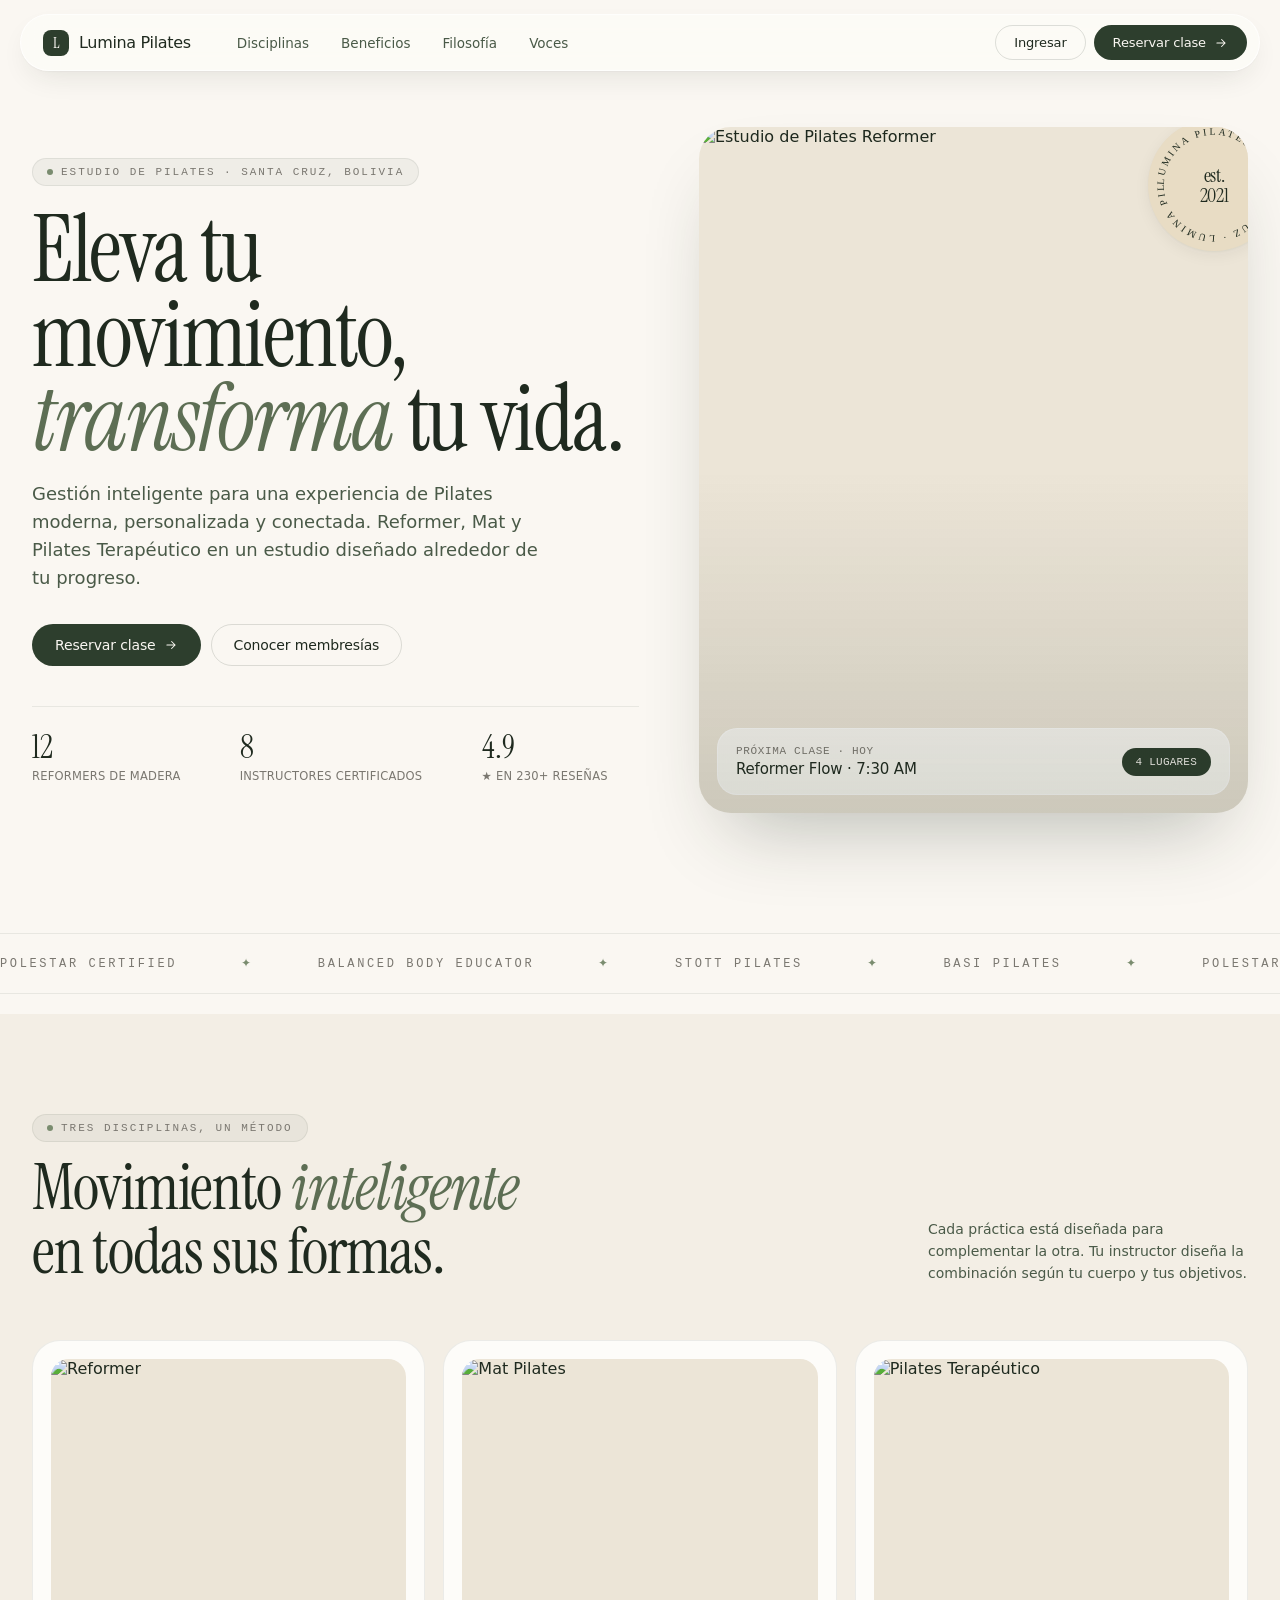
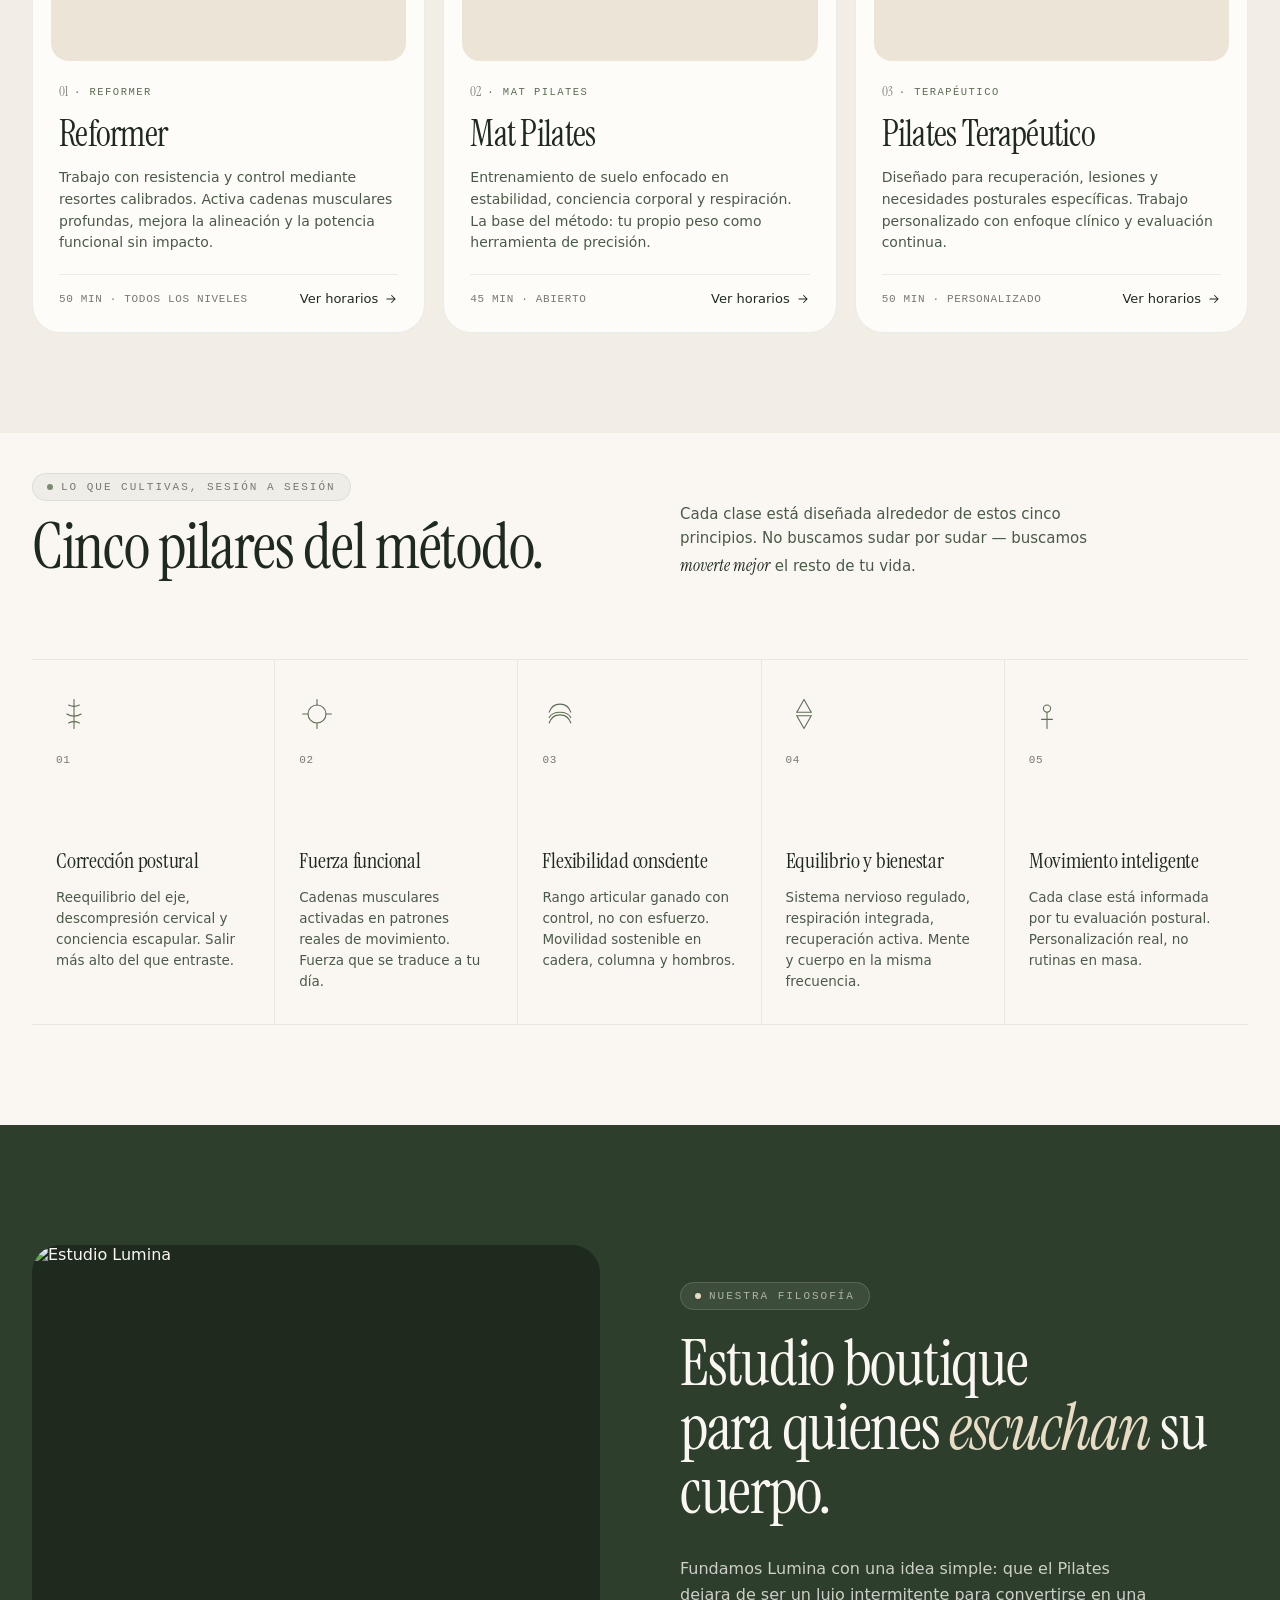
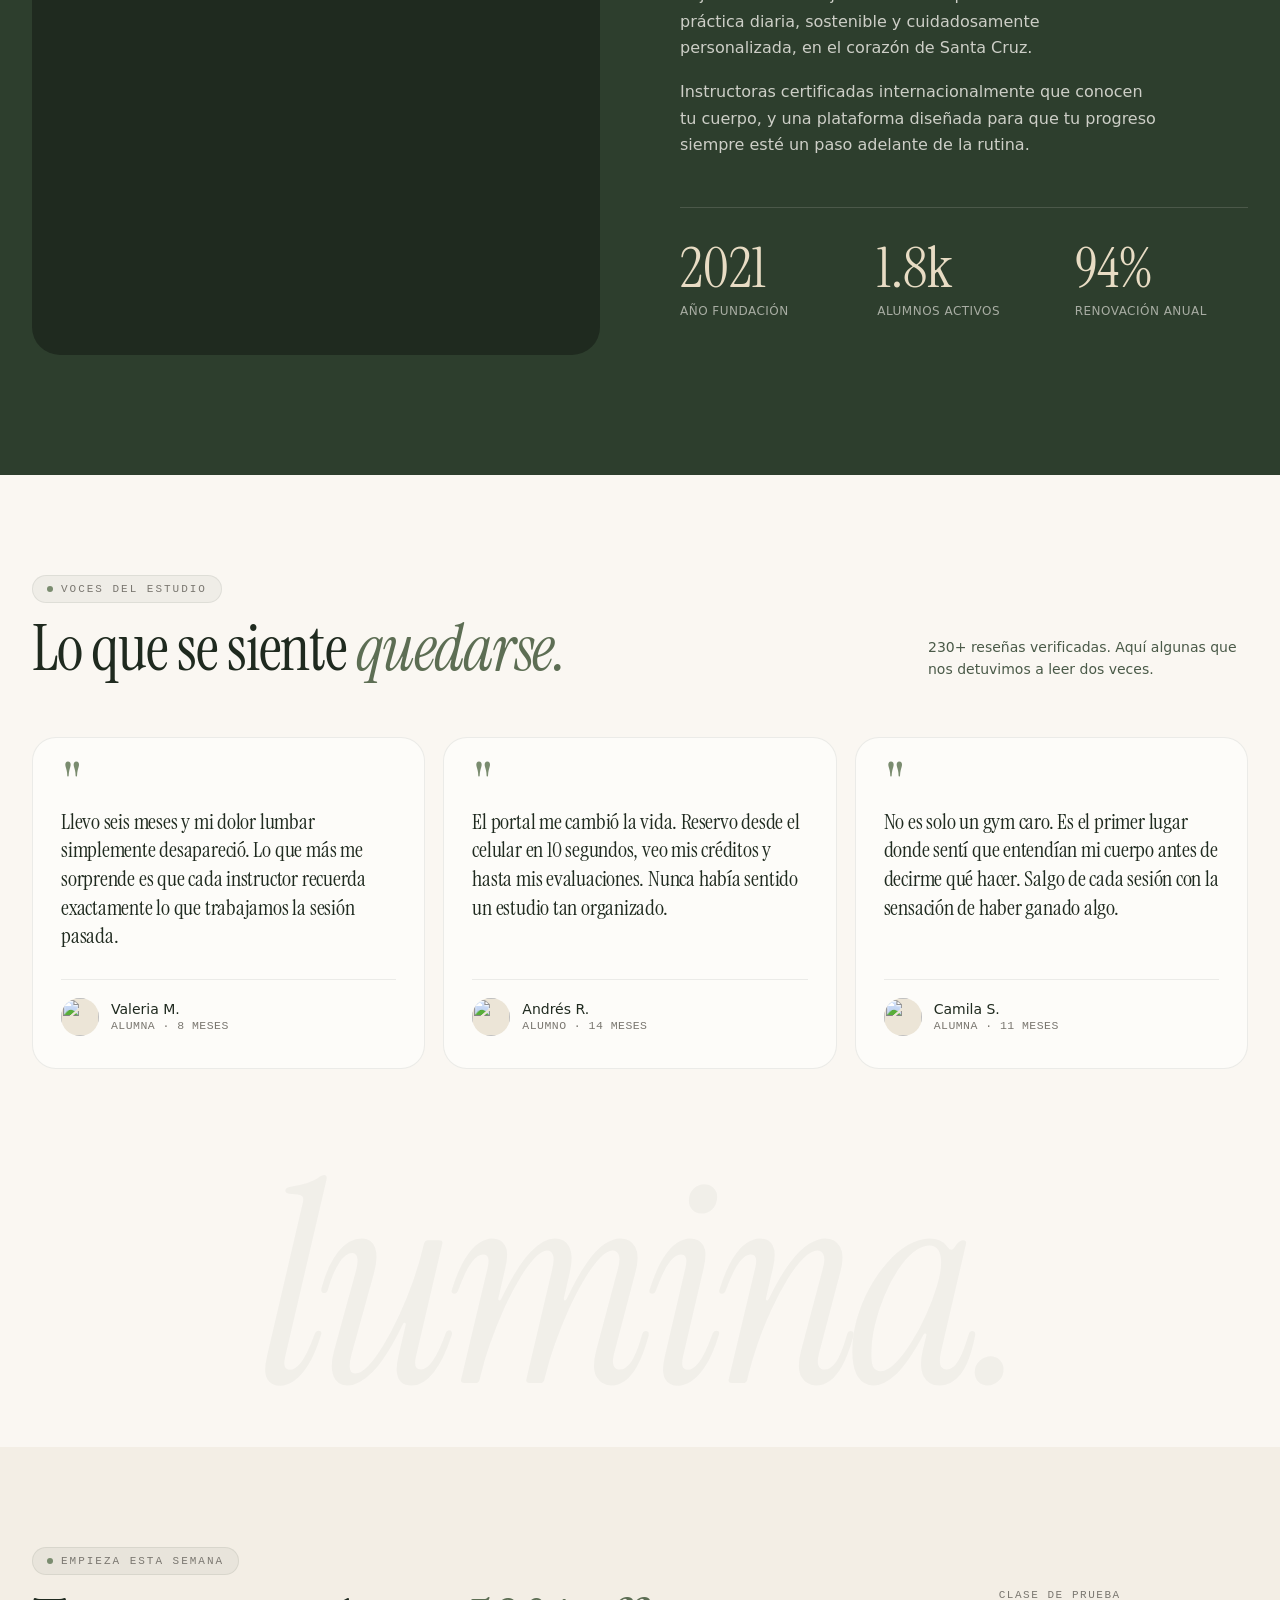
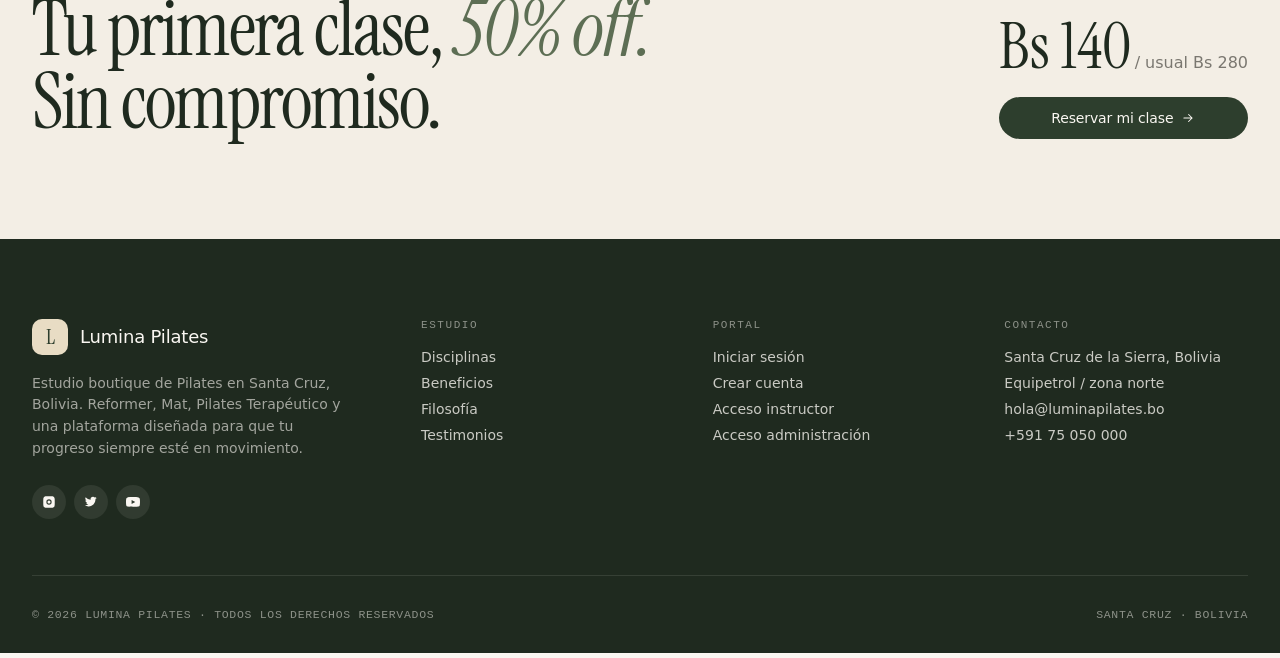
==== commit 96def517: "Actualización agente alma" ====
--- a/index.html
+++ b/index.html
@@ -305,7 +305,7 @@
     font-size: 22px; line-height: 1.3; letter-spacing: -0.01em;
     color: var(--ink); flex: 1;
   }
-  .test .quote::before { content: '“'; display: block; font-family: var(--font-serif); font-size: 60px; line-height: 0.5; color: var(--sage); margin-bottom: 8px; }
+  .test .quote::before { content: '"'; display: block; font-family: var(--font-serif); font-size: 60px; line-height: 0.5; color: var(--sage); margin-bottom: 8px; }
   .test .who { display: flex; align-items: center; gap: 12px; margin-top: 28px; padding-top: 18px; border-top: 1px solid var(--line); }
   .test .avatar { width: 38px; height: 38px; border-radius: 999px; background: var(--bg-3); overflow: hidden; }
   .test .avatar img { width: 100%; height: 100%; object-fit: cover; }
@@ -714,7 +714,7 @@
         <h5>Portal</h5>
         <ul>
           <li><a href="login.html">Iniciar sesión</a></li>
-          <li><a href="dashboard.html">Mi dashboard</a></li>
+          <li><a href="registro.html">Crear cuenta</a></li>
           <li><a href="profesor.html">Acceso instructor</a></li>
           <li><a href="admin.html">Acceso administración</a></li>
         </ul>
@@ -726,7 +726,7 @@
           <li>Santa Cruz de la Sierra, Bolivia</li>
           <li>Equipetrol / zona norte</li>
           <li>hola@luminapilates.bo</li>
-          <li>+591 7 000 0000</li>
+          <li>+591 75 050 000</li>
         </ul>
       </div>
     </div>
@@ -737,8 +737,8 @@
   </div>
 </footer>
 
-<!-- ── Maya AI agent ─────────────────────────────────── -->
-<script src="alma-agent.js"></script>
+<!-- ── Alma Landing (visitantes) ─────────────────────── -->
+<script src="alma-landing.js"></script>
 
 <!-- ── Reveal-on-scroll ──────────────────────────────── -->
 <script>
